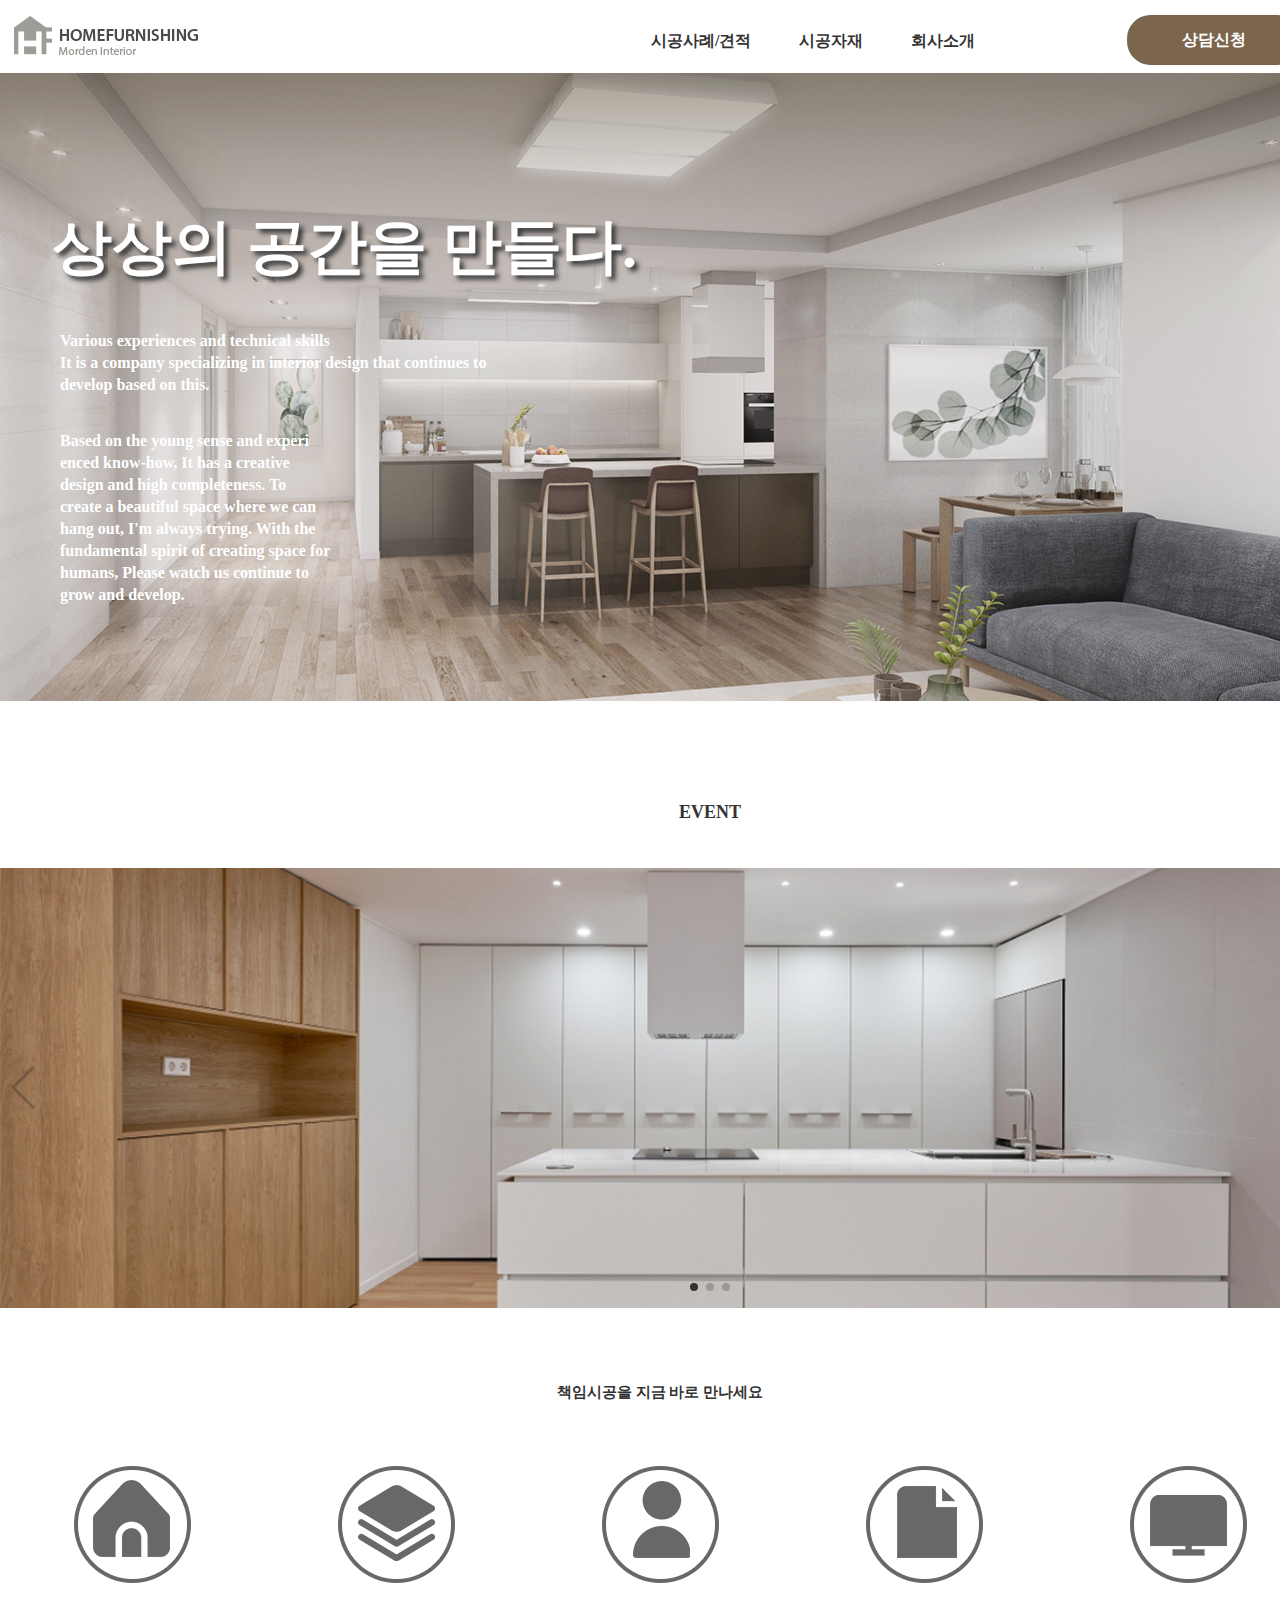
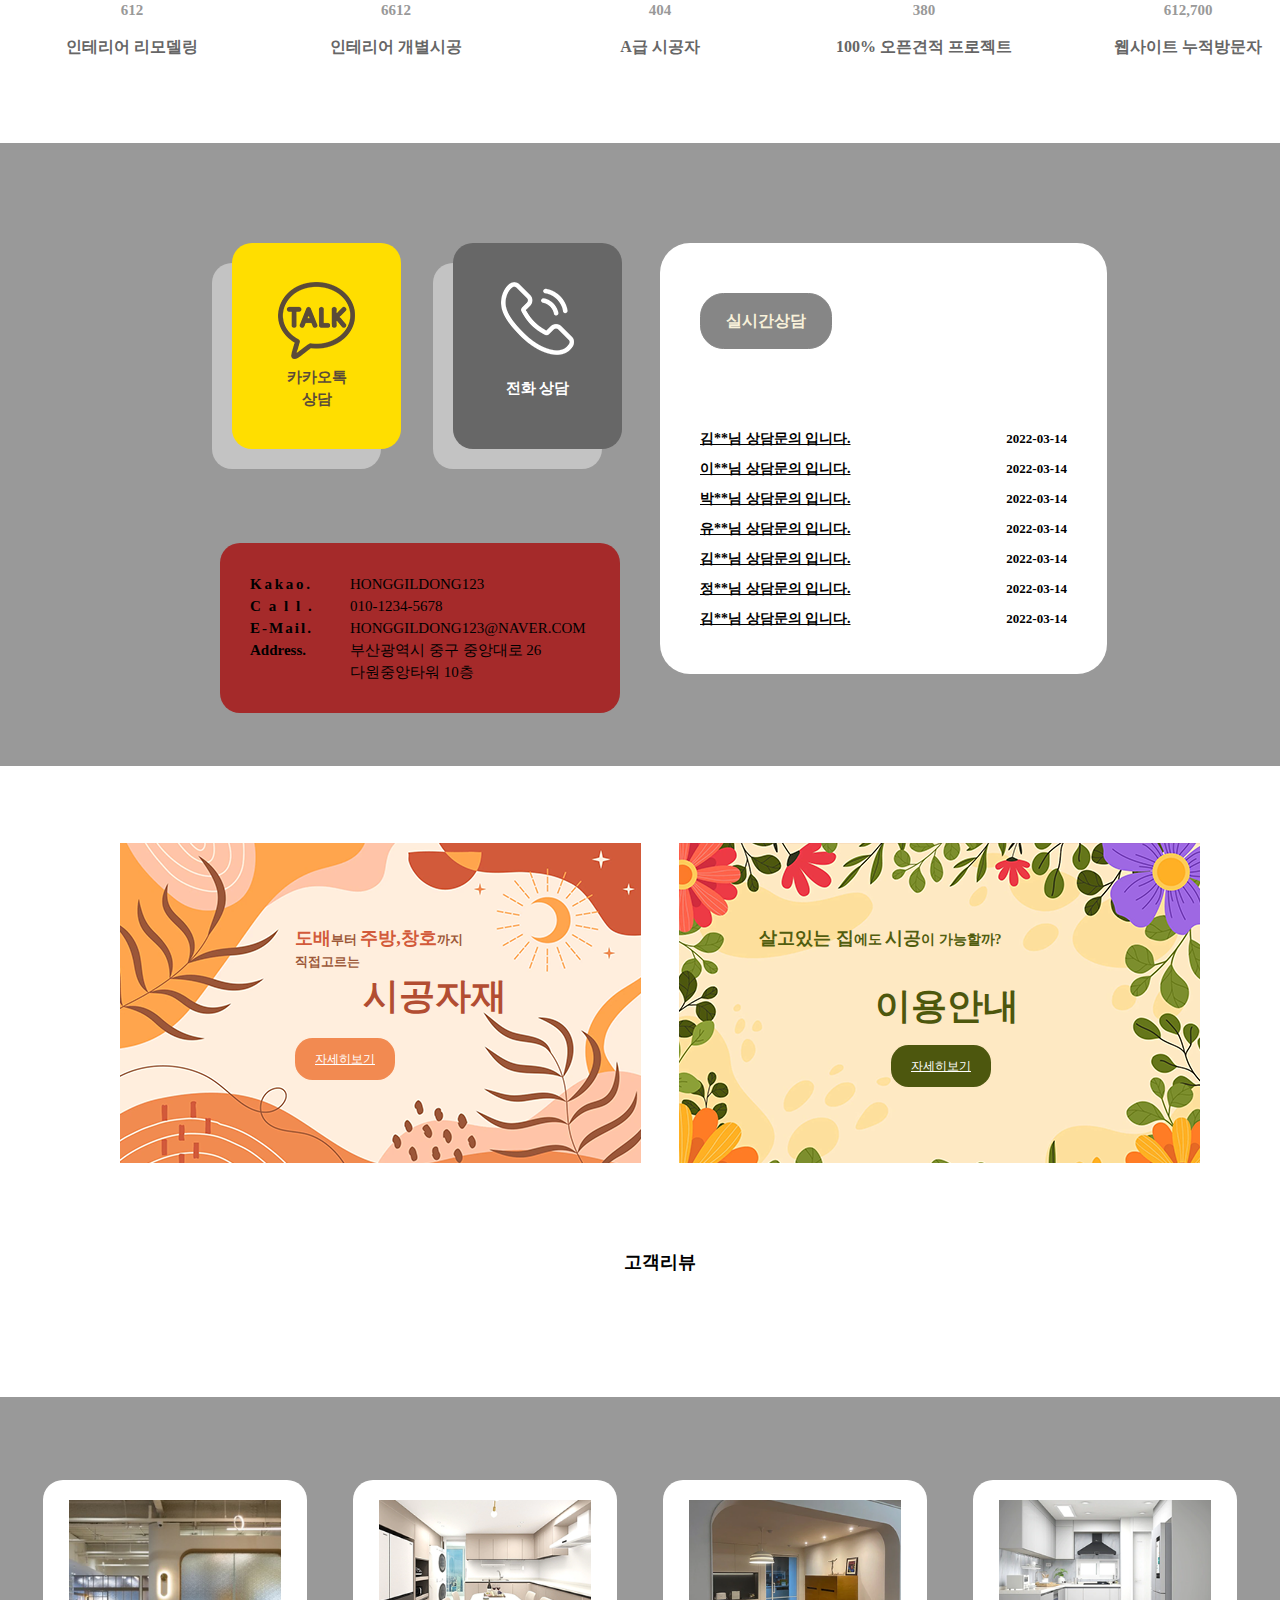
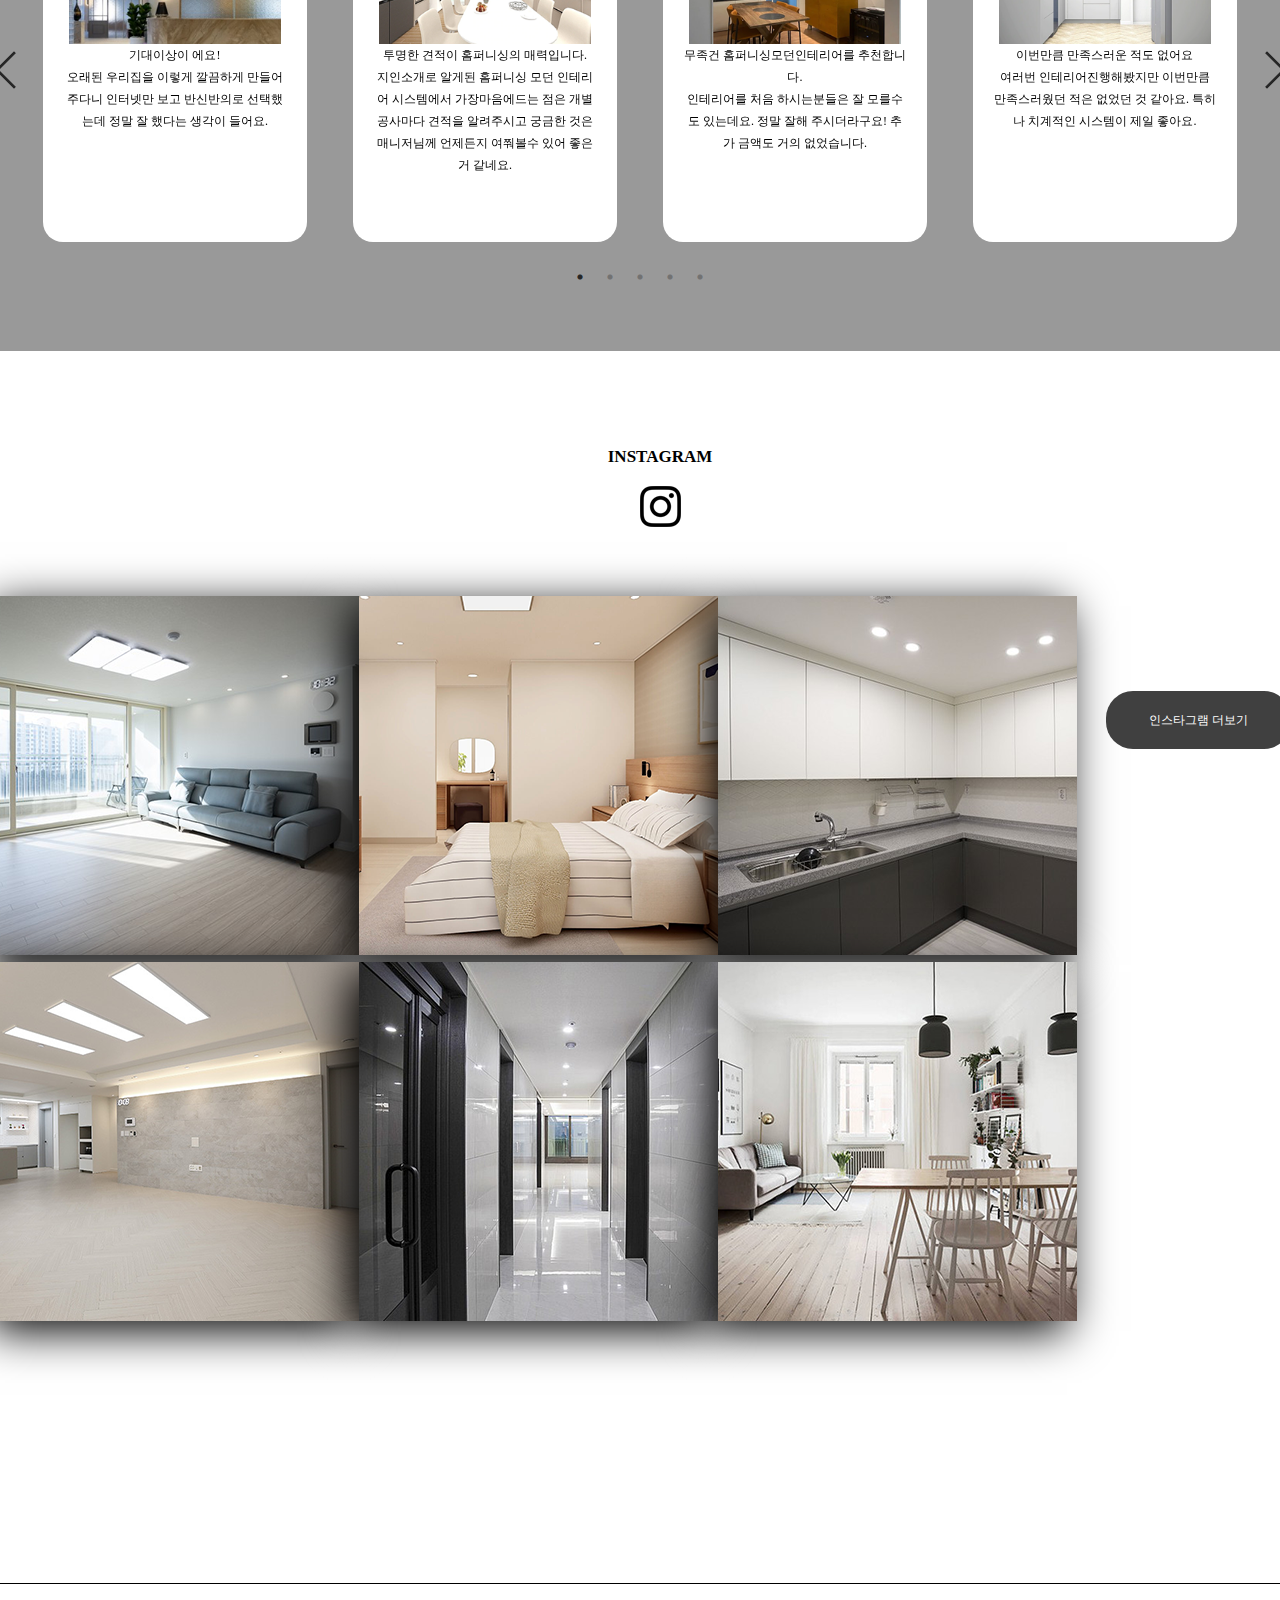
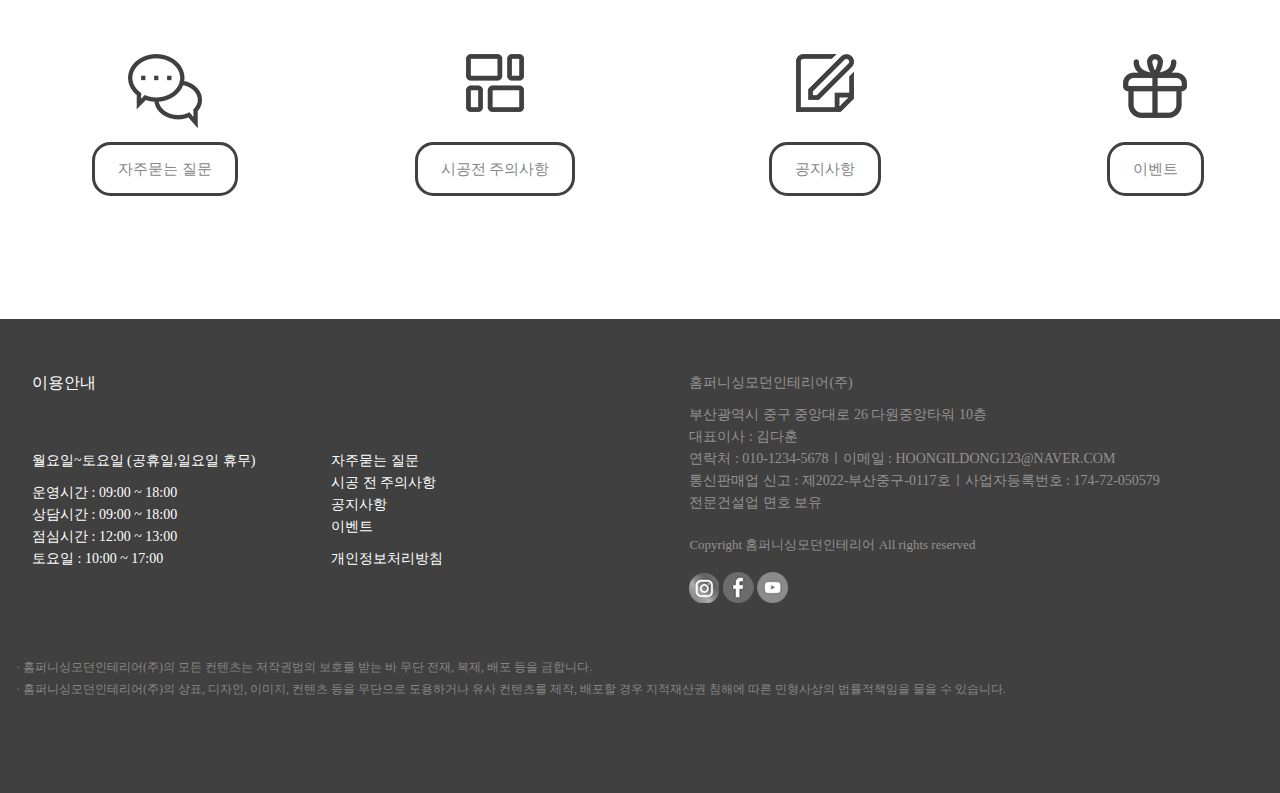
==== index.html @ 5d79b1d8 "Add files via upload" ====
<!DOCTYPE html>
<html lang="ko">

<head>
  <meta charset="UTF-8">
  <meta http-equiv="X-UA-Compatible" content="IE=edge">
  <meta name="viewport" content="width=1320">
  <title></title>
  <link rel="icon" type="image/png" sizes="32x32" href="images/favicon.png">
  <link href="css/style.css" rel="stylesheet" type="text/css">
  <!-- Link Swiper's CSS -->
  <link rel="stylesheet" href="css/swiper-bundle.min.css" />
  <!-- slick's CSS -->
  <link rel="stylesheet" type="text/css" href="css/slick.css">
  <link rel="stylesheet" type="text/css" href="css/slick-theme.css">
</head>


<body>
  <div id="header">
    <a href="#"><img src="images/homelogo.png" alt="로고" class="header_logo"></a>
    <ul class="gnb">
      <li><a href="#">시공사례/견적</a> </li>
      <li><a href="#">시공자재</a> </li>
      <li><a href="#">회사소개</a> </li>
    </ul>
    <a href="#"><p class="gnb1">상담신청</p></a>
  </div>
  <div id="banner">
    <div class="banner_0">
      <p class="banner_1">상상의 공간을 만들다.</p>
      <p class="banner_2">Various experiences and technical skills<br>
        It is a company specializing in interior design that continues to<br> develop based on this.</p>

      <p class="banner_3">Based on the young sense and experi<br>enced know-how,
        It has a creative<br> design and high completeness. To<br> create a beautiful space where we can<br> hang out,
        I'm always trying. With the<br> fundamental spirit of creating space for<br> humans, Please watch us continue
        to <br>grow and develop.</p>
    </div>
  </div>
  <div id="section1">
    <h2>EVENT</h2>
    <!--<img src="images/maineventlogo.png" alt="메인이벤트사진" class="section1_main">
    <a href="#"><img src="images/eventleft.png" alt="메인이벤트 왼쪽화살표" class="section1_left"></a>
    <a href="#"><img src="images/eventright.png" alt="메인이벤트 오른쪽화살표" class="section1_right"></a>-->


    <!-- Swiper -->
    <div class="swiper mySwiper">
      <div class="swiper-wrapper">
        <div class="swiper-slide"><img src="images/maineventlogo.png" alt="메인이벤트사진" class="section1_main"></div>
        <div class="swiper-slide"><img src="images/maineventlogo.png" alt="메인이벤트사진" class="section1_main"></div>
        <div class="swiper-slide"><img src="images/maineventlogo.png" alt="메인이벤트사진" class="section1_main"></div>
      </div>
      <div class="swiper-button-next"></div>
      <div class="swiper-button-prev"></div>
      <div class="swiper-pagination"></div>
    </div>

    <!-- Swiper JS -->
    <script src="https://unpkg.com/swiper/swiper-bundle.min.js"></script>

    <!-- Initialize Swiper -->
    <script>
      var swiper = new Swiper(".mySwiper", {
        spaceBetween: 0,
        centeredSlides: true,
        autoplay: {
          delay: 2500,
          disableOnInteraction: false,
        },
        pagination: {
          el: ".swiper-pagination",
          clickable: true,
        },
        navigation: {
          nextEl: ".swiper-button-next",
          prevEl: ".swiper-button-prev",
        },
      });
    </script>
  </div>

  <div id="section2">
    <h3>책임시공을 지금 바로 만나세요</h3>
    <ul>
      <li>
        <p class="black">612</p>
        <p class="black1"> 인테리어 리모델링</p>
      </li>
      <li>
        <p class="black">6612</p>
        <p class="black1">인테리어 개별시공</p>
      </li>
      <li>
        <p class="black">404</p>
        <p class="black1">A급 시공자</p>
      </li>
      <li>
        <p class="black">380</p>
        <p class="black1">100% 오픈견적 프로젝트</p>
      </li>
      <li>
        <p class="black">612,700</p>
        <p class="black1"> 웹사이트 누적방문자</p>
      </li>
    </ul>
  </div>


  <div id="section3">
    <div class="section3_inner">
      <div class="section3_1">
        <ul class="black3">
          <a href="#">
            <li class="kakao"><img src="images/kakao.png" alt="카톡상담">
              <p class="kakao1">카카오톡<br>상담</p>
            </li>
          </a>
          <a href="#">
            <li class="phone"><img src="images/phone.png " alt="전화상담">
              <p class="phone1">전화 상담</p>
            </li>
          </a>
        </ul>


        <ul class="black4">
          <li>
            <p class="black4_1_1">Kakao.</p>
            <p class="black4_2">HONGGILDONG123</p>
          </li>
          <li>
            <p class="black4_1_2">Call.</p>
            <p class="black4_2">010-1234-5678</p>
          </li>
          <li>
            <p class="black4_1_3">E-Mail.</p>
            <p class="black4_2">HONGGILDONG123@NAVER.COM</p>
          </li>
          <li>
            <p class="black4_1_4">Address.</p>
            <p class="black4_2">부산광역시 중구 중앙대로 26 <br>다원중앙타워 10층</p>
          </li>
        </ul>
      </div>



      <div class="section3_2">
        <h4>실시간상담</h4>
        <ul>
          <li>
            김**님 상담문의 입니다.
            <span class="section3_2_2">2022-03-14</span>
          </li>
          <li>
            이**님 상담문의 입니다.
            <span class="section3_2_2">2022-03-14</span>
          </li>
          <li>
            박**님 상담문의 입니다.
            <span class="section3_2_2">2022-03-14</span>
          </li>
          <li>
            유**님 상담문의 입니다.
            <span class="section3_2_2">2022-03-14</span>
          </li>
          <li>
            김**님 상담문의 입니다.
            <span class="section3_2_2">2022-03-14</span>
          </li>
          <li>
            정**님 상담문의 입니다.
            <span class="section3_2_2">2022-03-14</span>
          </li>
          <li>
            김**님 상담문의 입니다.
            <span class="section3_2_2">2022-03-14</span>
        </ul>
      </div>
    </div>
  </div>

  <div id="section4">
    <div class="section4_1">
      <h5><span class="section4_1_1">도배</span>부터 <span class="section4_1_1">주방,창호</span>까지<br>직접고르는</h5>
      <p class="section4_1_2">시공자재</p>
      <a href="#">
        <p class="section4_1_3">자세히보기</p>
      </a>
    </div>
    <div class="section4_2">
      <h6><span class="section4_2_1">살고있는 집</span>에도 <span class="section4_2_1">시공</span>이 가능할까?</h6>
      <p class="section4_2_2">이용안내</p>
      <a href="#">
        <p class="section4_2_3">자세히보기</p>
      </a>
    </div>
    <p class="section4_0">고객리뷰</p>
  </div>


  <div id="section5">
    <div class="section5_1">
      <div class="regular slider">
        <div>
          <div class="gallery">
            <img src="images/livew1.png" alt="리뷰1">
            <p class="section5_2_1">기대이상이 에요!</p>
            <p class="section5_2_2">오래된 우리집을 이렇게 깔끔하게 만들어주다니
              인터넷만 보고 반신반의로 선택했는데 정말 잘 했다는 생각이 들어요.</p>
          </div>
        </div>
        <div>
          <div class="gallery">
            <img src="images/livew2.png" alt="리뷰2">
            <p class="section5_3_1">투명한 견적이 홈퍼니싱의 매력입니다.</p>
            <p class="section5_3_2">지인소개로 알게된 홈퍼니싱 모던 인테리어
              시스템에서 가장마음에드는 점은 개별공사마다 견적을 알려주시고 궁금한 것은 매니저님께 언제든지 여쭤볼수 있어 좋은거 같네요.</p>
          </div>
        </div>
        <div>
          <div class="gallery">
            <img src="images/livew3.png" alt="리뷰3">
            <p class="section5_4_1">무족건 홈퍼니싱모던인테리어를 추천합니다.</p>
            <p class="section5_4_2">인테리어를 처음 하시는분들은 잘 모를수도
              있는데요. 정말 잘해 주시더라구요! 추가 금액도 거의 없었습니다.</p>
          </div>
        </div>
        <div>
          <div class="gallery">
            <img src="images/livew4.png" alt="리뷰4">
            <p class="section5_5_1">이번만큼 만족스러운 적도 없어요</p>
            <p class="section5_5_2">여러번 인테리어진행해봤지만 이번만큼 만족스러웠던
              적은 없었던 것 같아요. 특히나 치계적인 시스템이 제일 좋아요.</p>
          </div>
        </div>
        <div>
          <div class="gallery">
            <img src="images/livew4.png" alt="리뷰4">
            <p class="section5_5_1">이번만큼 만족스러운 적도 없어요</p>
            <p class="section5_5_2">여러번 인테리어진행해봤지만 이번만큼 만족스러웠던
              적은 없었던 것 같아요. 특히나 치계적인 시스템이 제일 좋아요.</p>
          </div>
        </div>
      </div>
      <!-- <div class="section5_2">
        <ul>
          <li>
            <img src="images/livew1.png" alt="리뷰1">
            <p class="section5_2_1">기대이상이 에요!</p>
            <p class="section5_2_2">오래된 우리집을 이렇게 깔끔하게 만들어주다니<br>
              인터넷만 보고 반신반의로 선택했는데 정말 잘<br>했다는 생각이 들어요.</p>
          </li>
        </ul>
      </div>
      <div class="section5_3">
        <ul>
          <li>
            <img src="images/livew2.png" alt="리뷰2">
            <p class="section5_3_1">투명한 견적이 홈퍼니싱의 매력입니다.</p>
            <p class="section5_3_2">지인소개로 알게된 홈퍼니싱 모던 인테리어<br>
              시스템에서 가장마음에드는 점은 개별공사마다<br>견적을 알려주시고 궁금한 것은 매니저님께 언제든지<br>여쭤볼수 있어 좋은거 같네요.</p>
          </li>
        </ul>
      </div>
      <div class="section5_4">
        <ul>
          <li>
            <img src="images/livew3.png" alt="리뷰3">
            <p class="section5_4_1">무족건 홈퍼니싱모던인테리어를 추천합니다.</p>
            <p class="section5_4_2">인테리어를 처음 하시는분들은 잘 모를수도<br>
              있는데요. 정말 잘해 주시더라구요! 추가 금액도 거의<br>없었습니다.</p>
          </li>
        </ul>
      </div>
      <div class="section5_5">
        <ul>
          <li>
            <img src="images/livew4.png" alt="리뷰4">
            <p class="section5_5_1">이번만큼 만족스러운 적도 없어요</p>
            <p class="section5_5_2">여러번 인테리어진행해봤지만 이번만큼 만족스러웠던<br>
              적은 없었던 것 같아요. 특히나 치계적인 시스템이 제일<br>좋아요.</p>
          </li>
        </ul>
      </div>-->
    </div>
  </div>






  <script src="https://code.jquery.com/jquery-2.2.0.min.js" type="text/javascript"></script>
  <script src="js/slick.js" type="text/javascript" charset="utf-8"></script>
  <script type="text/javascript">
    $(document).on('ready', function () {
      $(".regular").slick({
        infinite: true, /* 맨끝이미지에서 끝나지 않고 다시 맨앞으로 이동 */
        slidesToShow: 4, /* 화면에 보여질 이미지 갯수*/
        slidesToScroll: 1,  /* 스크롤시 이동할 이미지 갯수 */
        autoplay: true, /* 자동으로 다음이미지 보여주기 */
        arrows: true, /* 화살표 */
        dots: true, /* 아래점 */
        autoplaySpeed: 1000,/* 다음이미지로 넘어갈 시간 */
        speed: 1000, /* 다음이미지로 넘겨질때 걸리는 시간 */
        pauseOnHover: true, /* 마우스 호버시 슬라이드 이동 멈춤 */
        //vertical:true,/* 세로방향으로 슬라이드를 원하면 추가하기// 기본값 가로방향 슬라이드*/        
      });

    });
  </script>
  <div id="section6_0">
    <div class="section6">
      <p class="section6_1">INSTAGRAM</p>
      <img src="images/instarlogo.png" alt="인스타로고" class="section6_2">


      <ul>
        <li><a href="#"><img src="images/instar1.png" alt="인스타1"></a></li>
        <li><a href="#"><img src="images/instar2.png" alt="인스타2"></a></li>
        <li><a href="#"><img src="images/instar3.png" alt="인스타3"></a></li>
        <li><a href="#"><img src="images/instar4.png" alt="인스타4"></a></li>
        <li><a href="#"><img src="images/instar5.png" alt="인스타5"></a></li>
        <li><a href="#"><img src="images/instar6.png" alt="인스타6"></a></li>
      </ul>


      <a href="#">
        <p class="section6_3">인스타그램 더보기</p>
      </a>

    </div>
  </div>
  <div id="section7">
    <ul>
      <li>
        <a href="#">
          <p class="section7_1">자주묻는 질문</p>
        </a>
      </li>
      <li>
        <a href="#">
          <p class="section7_1">시공전 주의사항</p>
        </a>
      </li>
      <li>
        <a href="#">
          <p class="section7_1">공지사항</p>
        </a>
      </li>
      <li>
        <a href="#">
          <p class="section7_1">이벤트</p>
        </a>
      </li>
    </ul>
  </div>
  <div id="section8">
    <div class="section8_1">
      <ul>
        <li>
          <dl class="time">
            <dt>이용안내</dt>
            <dd>
              <p class="time1">월요일~토요일 (공휴일,일요일 휴무) </p>
              <p class="time2">운영시간 : 09:00 ~ 18:00</p>
              <p class="time3">상담시간 : 09:00 ~ 18:00 </p>
              <p class="time4">점심시간 : 12:00 ~ 13:00</p>
              <p class="time5">토요일 : 10:00 ~ 17:00</p>
            </dd>
          </dl>
        </li>
        <li class="time6_1">
          <p class="time6"><a href="#"> 자주묻는 질문</a></p>
          <p class="time7"><a href="#"> 시공 전 주의사항</a></p>
          <p class="time8"><a href="#"> 공지사항</a></p>
          <p class="time9"><a href="#"> 이벤트</a></p>
          <p class="time10"><a href="#"> 개인정보처리방침</a></p>
        </li>
        <li class="address">
          <dl>
            <dd>
              <p class="address_1">홈퍼니싱모던인테리어(주)</p>
              <p>부산광역시 중구 중앙대로 26 다원중앙타워 10층</p>
              <p>대표이사 : 김다훈</p>
              <p>연락처 : 010-1234-5678ㅣ이메일 : HOONGILDONG123@NAVER.COM</p>
              <p>통신판매업 신고 : 제2022-부산중구-0117호ㅣ사업자등록번호 : 174-72-050579</p>
              <p>전문건설업 면호 보유</p>
              <p class="address_2">Copyright 홈퍼니싱모던인테리어 All rights reserved </p>
            </dd>
          </dl>
          <a href="#"><img src="images/instarsmall.png" alt="인스타하단" class="address_0"></a>
          <a href="#" class="addreess_0"><img src="images/facebooksmall.png" alt="페북하단"></a>
          <a href="#"><img src="images/youtubesmall.png" alt="유튜브하단" class="address_0"></a>
        </li>
      </ul>
    </div>
    <div class="section9">
      <p>· 홈퍼니싱모던인테리어(주)의 모든 컨텐츠는 저작권법의 보호를 받는 바 무단 전재, 복제, 배포 등을 금합니다.</p>
      <p>· 홈퍼니싱모던인테리어(주)의 상표, 디자인, 이미지, 컨텐츠 등을 무단으로 도용하거나 유사 컨텐츠를 제작, 배포할 경우 지적재산권 침해에 따른 민형사상의 법률적책임을 물을 수 있습니다. </p>



    </div>







  </div>





</body>

</html>
---- css/style.css ----
*{margin: 0; padding: 0;}
ul{list-style: none;}
a{text-decoration: none; color: #000;}
body{
    font-family: "noto sans";
    font-size: 12px;
    line-height: 22px;
    color: #000;
}

#header{height: 72px; width: 1320px; margin: auto;}

.header_logo{padding: 16px 0px 0px 14px; float: left;}
.gnb{float: left;  margin-left: 405px;}
.gnb li{float: left; padding-top: 30px; }
.gnb li a{font-size: 16px; font-weight: bold; color: #333333;padding-left: 48px; }
.gnb1{ background-color: #7b664d;  border-radius: 23.5px; padding: 14px 55px; color:#ffffff;font-size: 16px;font-weight: bold; margin: 15px 19px 0px 0px; float: right;}

#banner{background: url(../images/mainlogo.png) no-repeat center; height: 629px; }
.banner_0{width: 1320px; margin: auto; }
.banner_1{padding:164px 0px 38px 52px; font-size: 60px; font-weight: bold; color:#ffffff ; text-shadow: 4px 4px 5px #333333;}
.banner_2{padding: 34px 0px 0px 60px; font-size: 16px; font-weight: bold; color: #ffffff;}
.banner_3{padding: 34px 0px 0px 60px; font-size: 16px; font-weight: bold; color: #ffffff;}

#section1{width: 1420px; margin: auto; text-align: center;}
h2{text-align: center; padding: 100px 0 45px 0; font-size: 18px; font-weight: bold; color: #333333;}
.section1_main{width: 1320px; height: 440px; }
/*.section1_left{float: left;padding-top: 203px; }
.section1_right{float: right;padding-top: 203px;}*/

/*#section1 swiper*/
.swiper {
    width: 100%;
    height: 440px;
  }

  .swiper-slide {
    text-align: center;
    font-size: 18px;
    background: #fff;

    /* Center slide text vertically */
    display: -webkit-box;
    display: -ms-flexbox;
    display: -webkit-flex;
    display: flex;
    -webkit-box-pack: center;
    -ms-flex-pack: center;
    -webkit-justify-content: center;
    justify-content: center;
    -webkit-box-align: center;
    -ms-flex-align: center;
    -webkit-align-items: center;
    align-items: center;
  }

  .swiper-slide img {
    display: block;
    width: 100%;
    height: 100%;
    object-fit: cover;
  }


#section2{width: 1320px; margin: auto; text-align: center;}
h3{text-align: center; font-size: 15px; font-weight: bold; padding: 73px 0 63px; color: #333333;}
#section2 li{width: 20%; float: left;}
#section2 li:nth-child(1){
    background: url(../images/home1.png) no-repeat center top;
}
#section2 li:nth-child(2){
    background: url(../images/home2.png) no-repeat center top;
}
#section2 li:nth-child(3){
    background: url(../images/home3.png) no-repeat center top;
}
#section2 li:nth-child(4){
    background: url(../images/home4.png) no-repeat center top;
}
#section2 li:nth-child(5){
    background: url(../images/home5.png) no-repeat center top;
}
.black{padding-top: 133px; font-size: 15px; font-weight: bold; color: #999999;}
.black1{padding-top: 15px; font-size: 16px; font-weight: bold; color: #666666;}
#section3{background-color: #999999; margin-top: 277px; height: 623px;}
.section3_inner{width: 1320px;margin: auto; padding-top: 100px; overflow: hidden;}
.section3_1{float: left; width: 660px; padding: 0px 0 0 180px; box-sizing: border-box;}
.black3{height: 300px;}
.black3 li{float: left; margin-left: 52px;}
.kakao{background-color:#ffde00; padding: 39px 46px ; border-radius: 20px; box-shadow: -20px 20px 0px #c3c3c3; color: #5b4b39; }
.kakao1{text-align: center; font-weight: bold; font-size: 15px; color: #5b4b39;}
.phone{background-color: #676767;padding: 39px 48px 50px; border-radius: 20px; box-shadow: -20px 20px 0px #c3c3c3 ; color: #ffffff;}
.phone1{text-align: center; font-weight: bold; font-size: 15px; color: #ffffff; padding-top: 15px; }
.black4{background-color: brown;  border-radius: 20px; width: 400px; margin-left: 40px;; padding: 30px; box-sizing: border-box;}
.black4_1_1{ float: left; font-size: 15px; font-weight: bold; letter-spacing: 2.736px; }
.black4_1_2{ float: left; font-size: 15px; font-weight: bold; letter-spacing: 7.8275px; }
.black4_1_3{ float: left; font-size: 15px; font-weight: bold; letter-spacing:2.023333333333333px ; }
.black4_1_4{ float: left; font-size: 15px; font-weight: bold;  }
.black4_2{font-size: 15px;  padding-left: 100px; }
.section3_2{float: left; width: 447px; background-color: #ffffff; box-sizing: border-box; border-radius: 30px; padding: 50px 40px 40px 40px;}
h4{font-size: 16px; font-weight: bold; display: inline-block; border: 1px solid #868686; background-color: #868686; border-radius: 23.5px; text-align: center; padding: 16px 25px; box-sizing: border-box; color: #f8f1da; margin-bottom: 75px; }

.section3_2 li{font-size: 14px; font-weight: bold; line-height: 30px; text-decoration: underline; }
.section3_2_2{float: right; font-size: 13px ; font-weight: bold;}

.sectin3_2 span{display: block;}
#section4{width:1320px ; margin: auto; height: 554px; padding-top: 77px; overflow: hidden;}
.section4_1{background: url(../images/sigong.png) no-repeat;width: 521px; height: 320px; float: left; margin-left: 120px; }
h5{margin: 84px 0px 0px 175px; font-size: 13px; color: #9c5839; }
.section4_1_1{font-size: 18px; color: #d25a3a;font-weight: bold; }
.section4_1_2{margin:12px 0px 0px 243px; font-size: 36px; font-weight: bold; color:#b24d32 ; }
.section4_1_3{margin: 31px 0px 0px 175px; color:#ffffff ; text-decoration: underline; background-color:#f28a51 ; display: inline-block; padding: 10px 20px; border-radius:17.5px ; }
.section4_2{background: url(../images/sigong1.png) no-repeat;width: 521px; height: 320px; float: right;margin-right:120px ;}
h6{margin: 84px 0px 0px 80px; font-size: 14px; color: #515d0e; }
.section4_2_1{font-size: 18px; font-weight: bold; color: #515d0e; }
.section4_2_2{margin: 44px 0px 0px 196px; font-size: 36px; font-weight: bold; color:#4d570d ;}
.section4_2_3{margin: 28px 0px 0px 212px; color:#ffffff ; text-decoration: underline; background-color:#4d570e ; display: inline-block; padding: 10px 20px; border-radius:17.5px ; }
.section4_0{text-align: center; font-size: 18px; font-weight: bold; margin-top: 408px;}


#section5{background-color: #999999; height:491px ; padding-top: 63px; }
.section5_1{width: 1240px; margin: auto; text-align: center;  }
.slider {
    width: 100%;
    margin: 20px auto;
}


.slick-slide {
  margin: 0px 20px;
}

    .gallery{
        width: 98%;
        height:362px;
        background:#fff;
        margin:0 1%;
        text-align:center;
        border-radius:20px;
        padding: 20px;
        box-sizing: border-box;
    }
    
    .gallery img{
        width: 94%;
        display:inline-block;
        margin: 0px 3%;
    }


.slick-prev:before,
.slick-next:before {
  color: black;
}


.slick-slide {
  transition: all ease-in-out .3s;
  opacity: 1;
}

.slick-active {
  opacity: 1;
}

.slick-current {
  opacity: 1;
}


/*.section5_2{width: 316px;height: 362px; background-color: #ffffff; float: left; text-align: center; box-sizing: border-box; padding-top: 19px;border-radius: 10px;}
.section5_2_1{float: left;}
.section5_2_2{float: left;}
.section5_3{width: 316px;height: 362px; background-color: #ffffff; float: left; text-align: center;box-sizing: border-box; padding-top: 19px;border-radius: 10px;}
.section5_3_1{float: left;}
.section5_3_2{float: left;}
.section5_4{width: 316px;height: 362px; background-color: #ffffff; float: left; text-align: center;box-sizing: border-box; padding-top: 19px;border-radius: 10px;}
.section5_4_1{float: left;}
.section5_4_2{float: left;}
.section5_5{width: 316px;height: 362px; background-color: #ffffff; float: left; text-align: center;box-sizing: border-box; padding-top: 19px;border-radius: 10px;}
.section5_5_1{float: left;}
.section5_5_2{float: left;}*/
#section6_0{height: 1232px; border-bottom: 1px solid #000000;}
.section6{width: 1320px; margin: auto; height: 1232px; text-align: center;}
.section6_1{ font-size: 17px; font-weight: bold; padding-top: 95px; }
.section6_2{margin: 18px 0px 62px 0px;}
.section6 ul{text-align: center; box-sizing: border-box;}
.section6 li{float: left;}

.section6 li img{box-shadow: -10px 10px 43px #000000 ;}


.section6_3{clear: both; background-color: #404040;  display: inline-block; border-radius: 27px;  padding: 18px 43px; color: #ffffff; margin-top: 95px;}
.section6_3 a{color: #ffffff; }
#section7{width: 1320px; margin: auto; height: 265px; padding-top: 70px; text-align: center; }

#section7 li{float: left; width: 25%;}
#section7 li:nth-child(1){background: url(../images/mainbottem1.png) no-repeat center top;}
#section7 li:nth-child(2){background: url(../images/mainbottem2.png) no-repeat center top;}
#section7 li:nth-child(3){background: url(../images/mainbottem3.png) no-repeat center top;}
#section7 li:nth-child(4){background: url(../images/mainbottem4.png) no-repeat center top;}
.section7_1{color: #868686; font-size: 15px; border: solid #404040 3px;display: inline-block; border-radius: 18.5px; padding: 13px 23px; box-sizing: border-box; margin-top: 88px;}
#section8{background-color:#404040; height: 421px; padding-top: 53px;}
.section8_1{width: 1320px; margin: auto; height: 284px; }
.section8_1 ul{margin-left: 32px;  }
.time{display: inline-block;}
dt{font-size: 16px; color: #ffffff;}
.section8_1 li{float: left;}
.time1{color: #ffffff; font-size: 14px; margin-bottom: 10px;}
.time2{color: #ffffff; font-size: 14px;}
.time3{color: #ffffff; font-size: 14px;}
.time4{color: #ffffff; font-size: 14px;}
.time5{color: #ffffff; font-size: 14px;}
.time dd{margin-top: 56px;}
.time6 a{color: #ffffff; font-size: 14px;}
.time7 a{color: #ffffff; font-size: 14px;}
.time8 a{color: #ffffff; font-size: 14px;}
.time9 a{color: #ffffff; font-size: 14px; }
.time9{margin-bottom: 10px;}
.time10 a{color: #ffffff; font-size: 14px;}
.time6_1{padding: 78px 0px 0px 76px;}
.address{font-size:14px ; color:#959191 ; margin-left: 246px;}
.address_1{margin-bottom: 10px;}
.address_2{font-size: 13px; margin-top: 20px;}
.address_0{margin-top: 16px;}
.section9{width: 1320px; margin: auto;}
.section9 p{margin-left: 16px; font-size: 12px; color: #878585;}
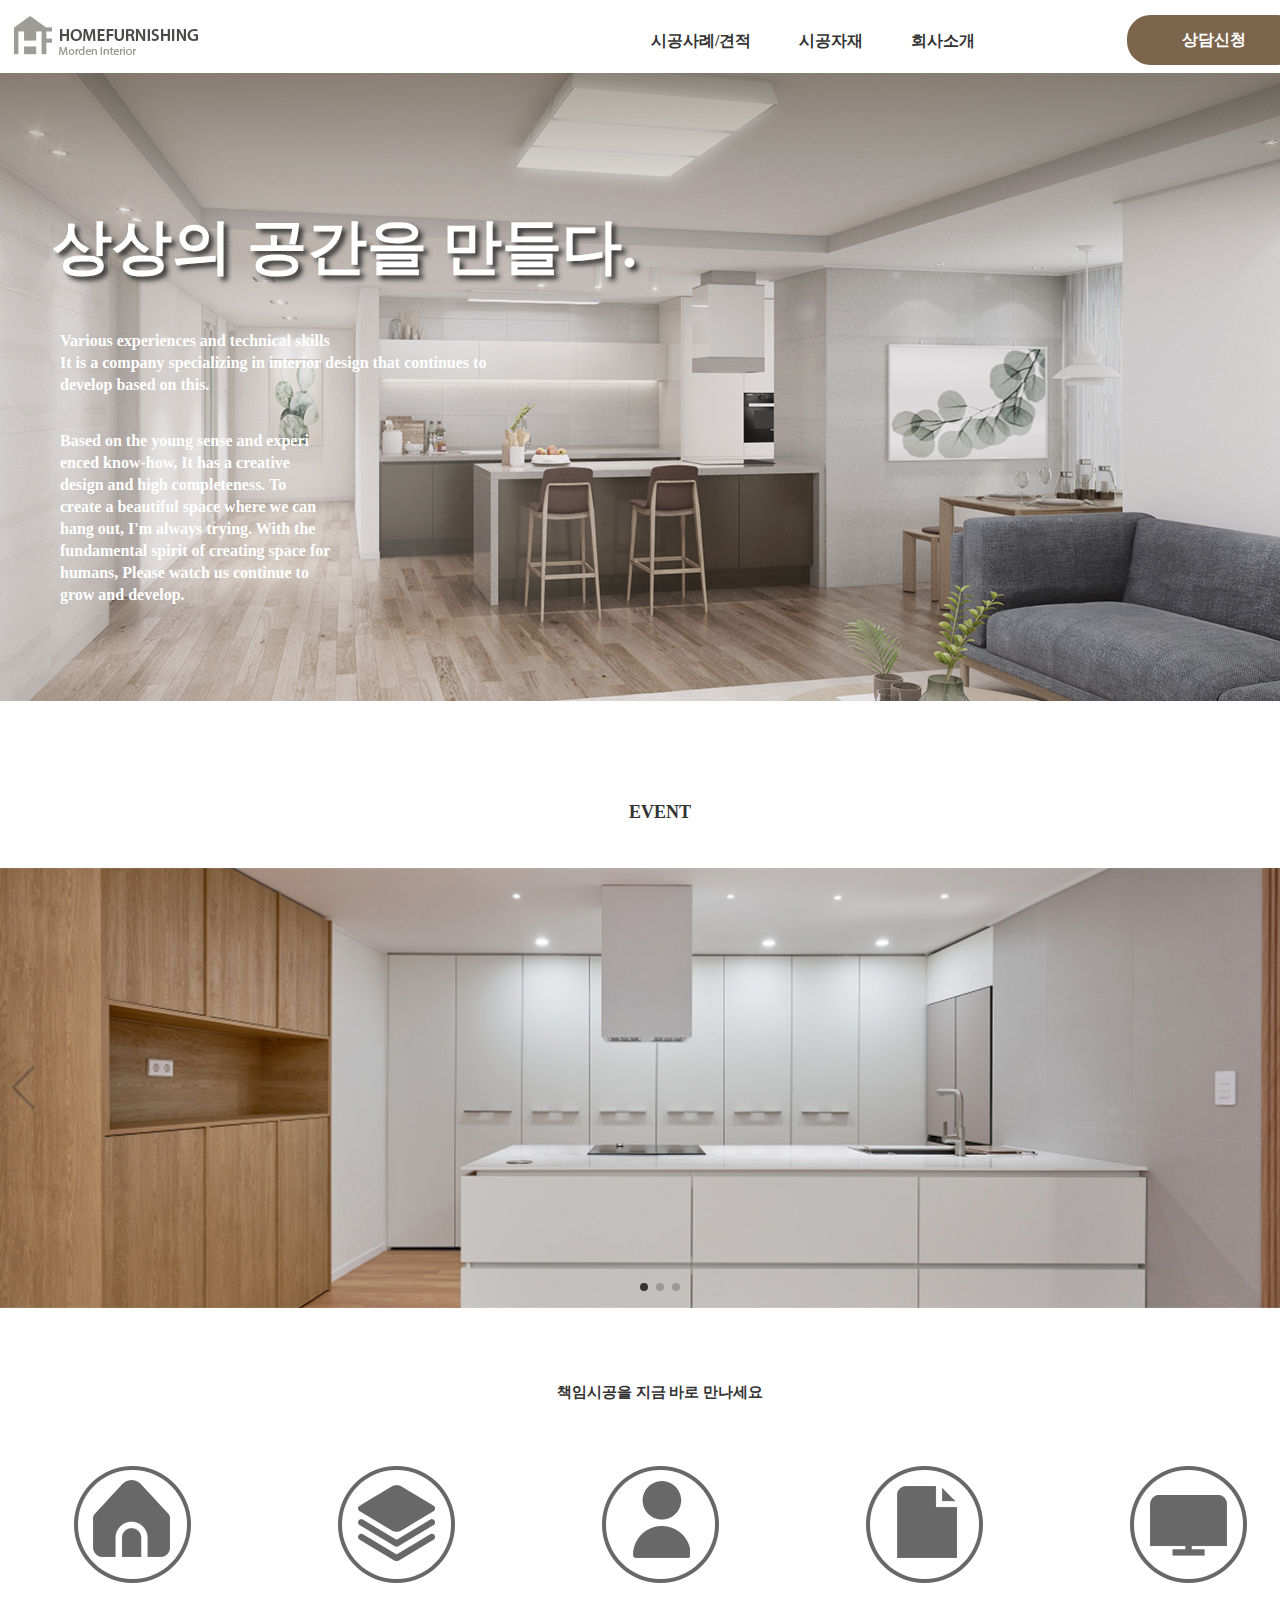
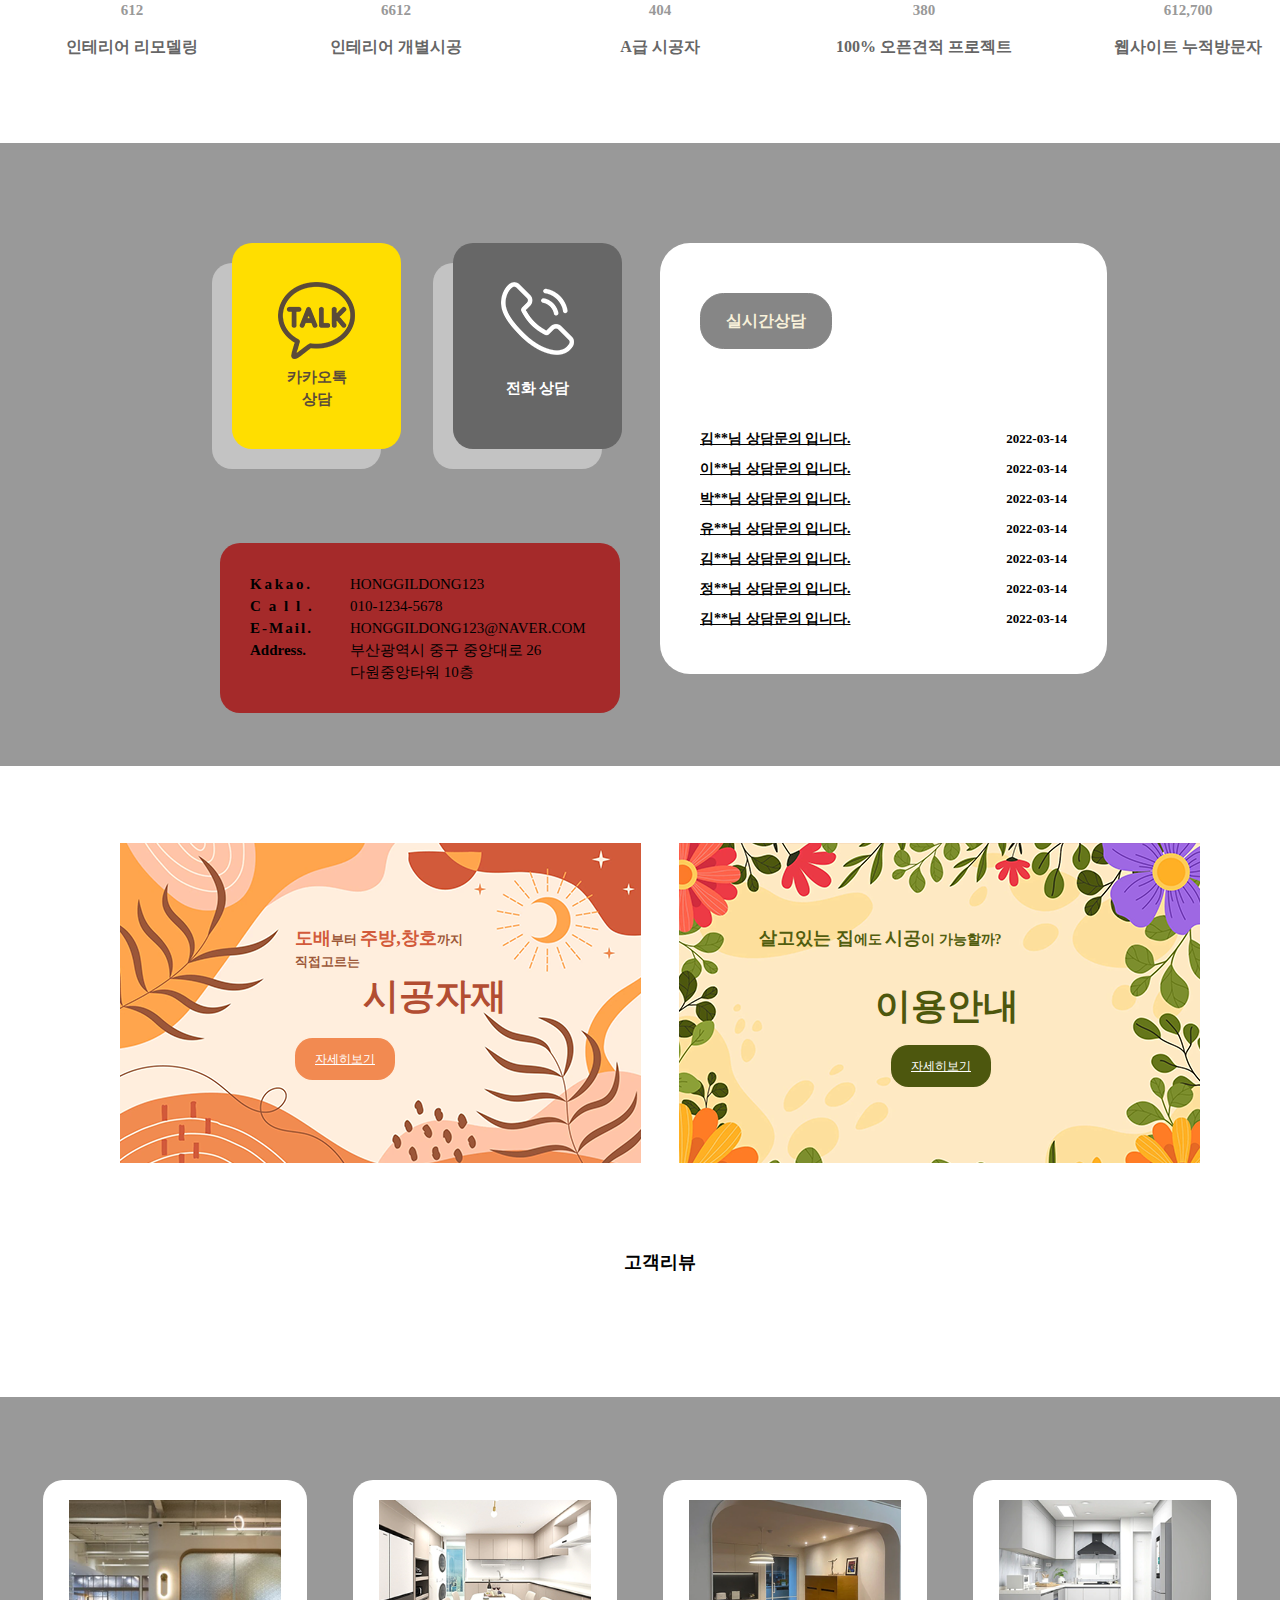
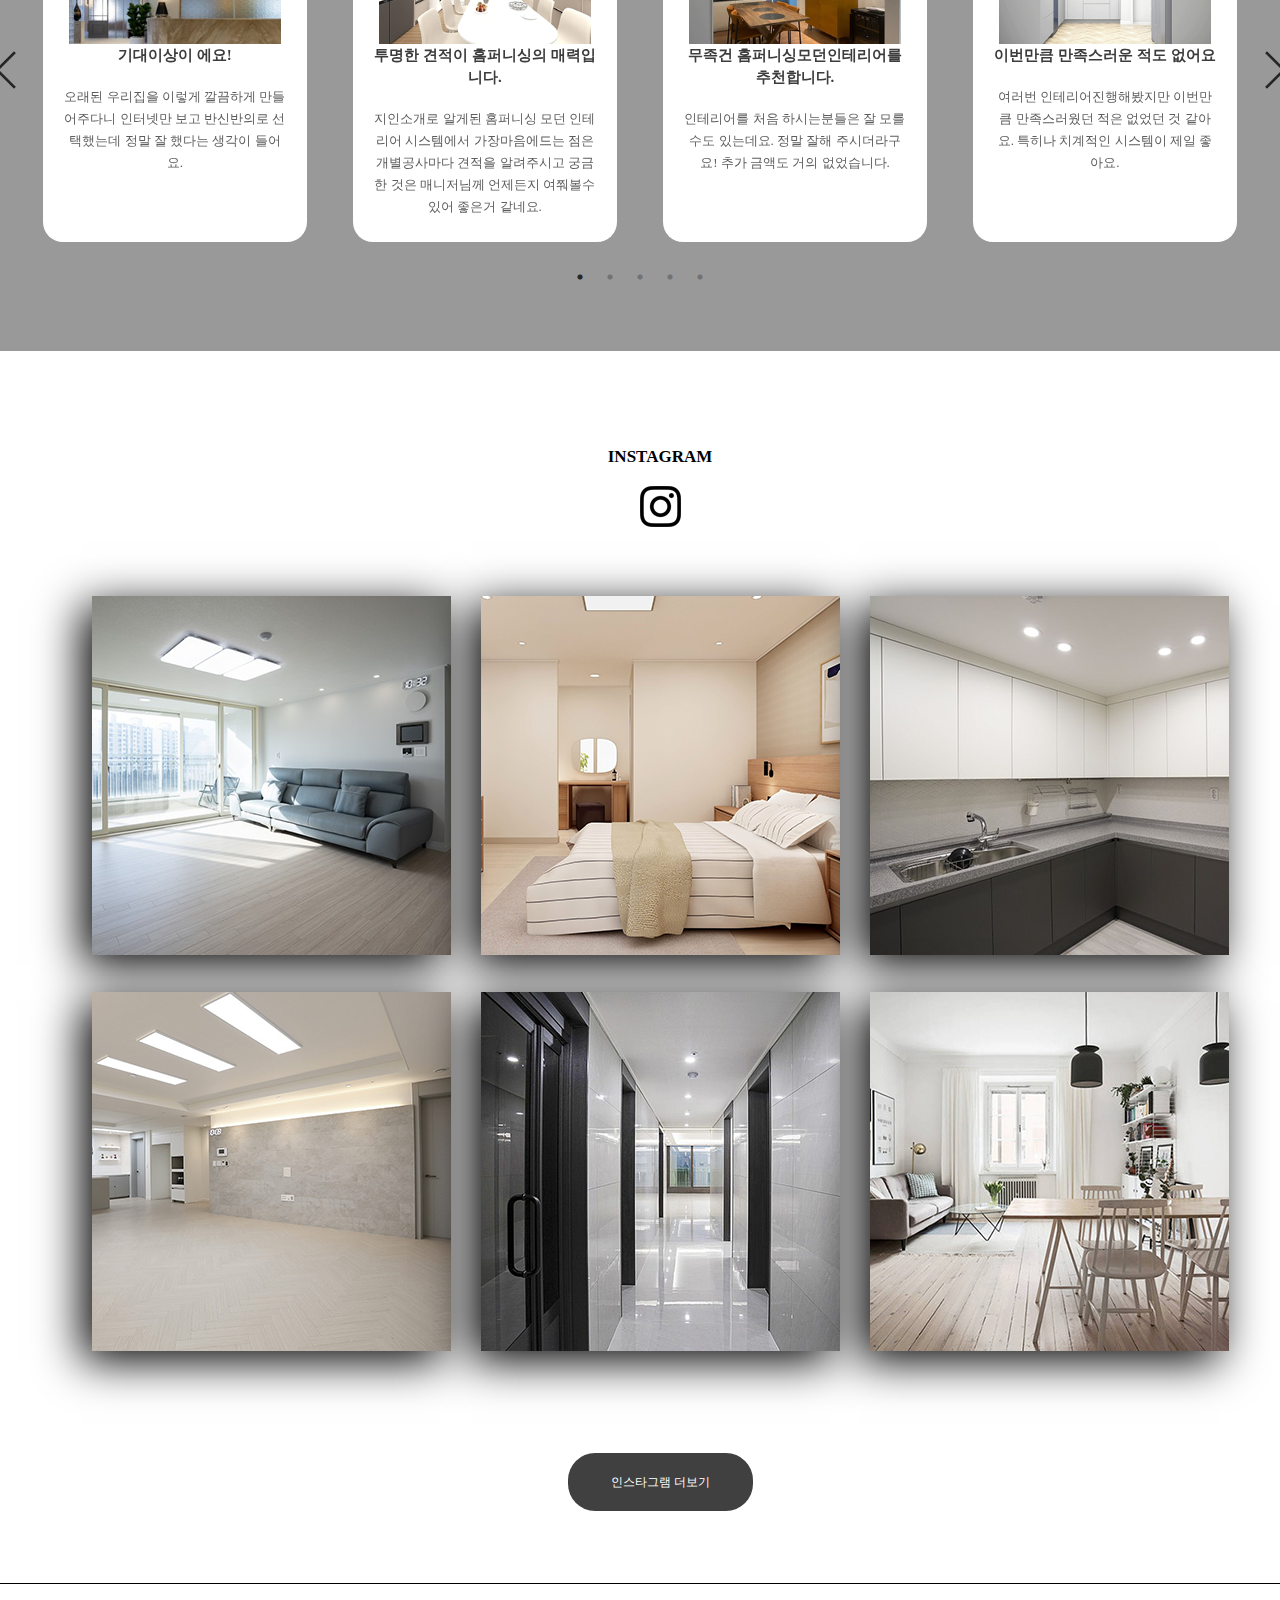
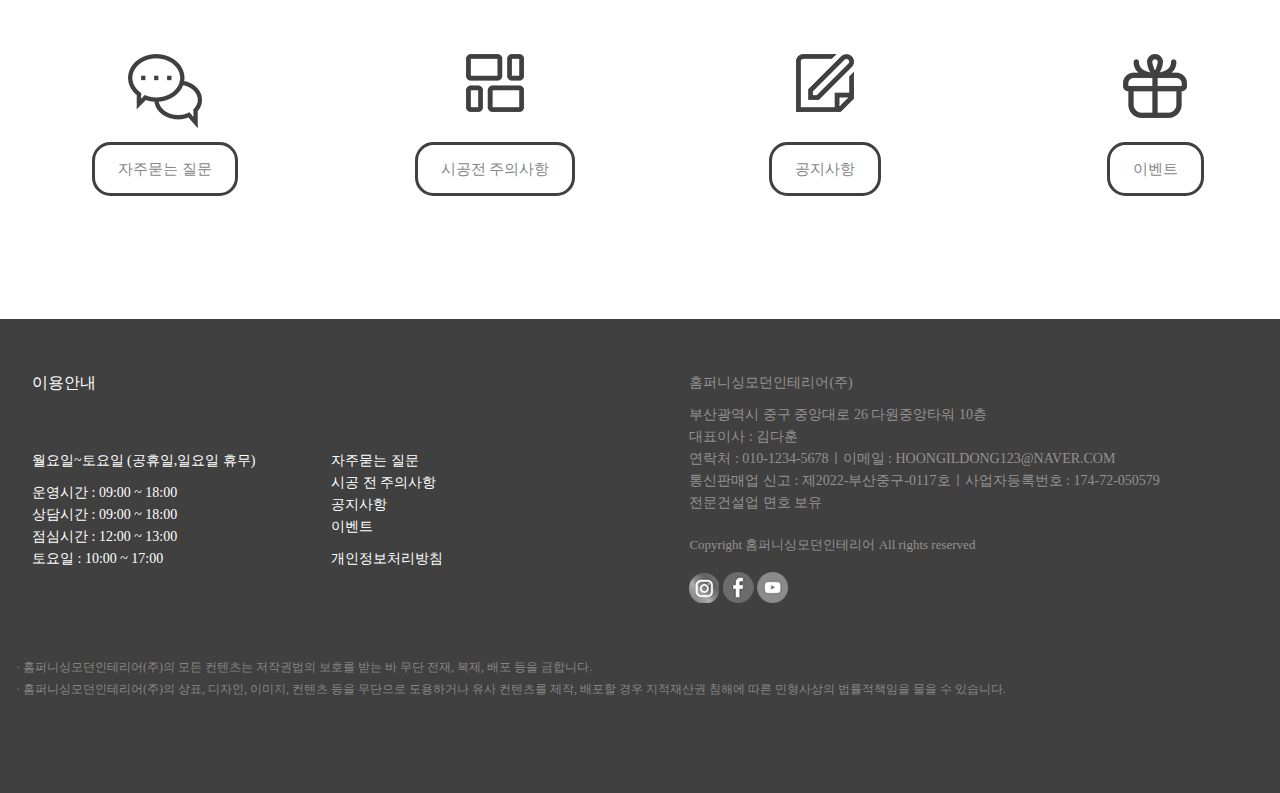
==== commit 5416fe55: "Add files via upload" ====
--- a/index.html
+++ b/index.html
@@ -215,32 +215,32 @@
         <div>
           <div class="gallery">
             <img src="images/livew2.png" alt="리뷰2">
-            <p class="section5_3_1">투명한 견적이 홈퍼니싱의 매력입니다.</p>
-            <p class="section5_3_2">지인소개로 알게된 홈퍼니싱 모던 인테리어
+            <p class="section5_2_1">투명한 견적이 홈퍼니싱의 매력입니다.</p>
+            <p class="section5_2_2">지인소개로 알게된 홈퍼니싱 모던 인테리어
               시스템에서 가장마음에드는 점은 개별공사마다 견적을 알려주시고 궁금한 것은 매니저님께 언제든지 여쭤볼수 있어 좋은거 같네요.</p>
           </div>
         </div>
         <div>
           <div class="gallery">
             <img src="images/livew3.png" alt="리뷰3">
-            <p class="section5_4_1">무족건 홈퍼니싱모던인테리어를 추천합니다.</p>
-            <p class="section5_4_2">인테리어를 처음 하시는분들은 잘 모를수도
+            <p class="section5_2_1">무족건 홈퍼니싱모던인테리어를 추천합니다.</p>
+            <p class="section5_2_2">인테리어를 처음 하시는분들은 잘 모를수도
               있는데요. 정말 잘해 주시더라구요! 추가 금액도 거의 없었습니다.</p>
           </div>
         </div>
         <div>
           <div class="gallery">
             <img src="images/livew4.png" alt="리뷰4">
-            <p class="section5_5_1">이번만큼 만족스러운 적도 없어요</p>
-            <p class="section5_5_2">여러번 인테리어진행해봤지만 이번만큼 만족스러웠던
+            <p class="section5_2_1">이번만큼 만족스러운 적도 없어요</p>
+            <p class="section5_2_2">여러번 인테리어진행해봤지만 이번만큼 만족스러웠던
               적은 없었던 것 같아요. 특히나 치계적인 시스템이 제일 좋아요.</p>
           </div>
         </div>
         <div>
           <div class="gallery">
             <img src="images/livew4.png" alt="리뷰4">
-            <p class="section5_5_1">이번만큼 만족스러운 적도 없어요</p>
-            <p class="section5_5_2">여러번 인테리어진행해봤지만 이번만큼 만족스러웠던
+            <p class="section5_2_1">이번만큼 만족스러운 적도 없어요</p>
+            <p class="section5_2_2">여러번 인테리어진행해봤지만 이번만큼 만족스러웠던
               적은 없었던 것 같아요. 특히나 치계적인 시스템이 제일 좋아요.</p>
           </div>
         </div>
@@ -319,11 +319,11 @@
 
 
       <ul>
-        <li><a href="#"><img src="images/instar1.png" alt="인스타1"></a></li>
-        <li><a href="#"><img src="images/instar2.png" alt="인스타2"></a></li>
+        <li><a href="#"><img src="images/instar1.png" alt="인스타1" class="section6_1_1"></a></li>
+        <li><a href="#"><img src="images/instar2.png" alt="인스타2" class="section6_1_1"></a></li>
         <li><a href="#"><img src="images/instar3.png" alt="인스타3"></a></li>
-        <li><a href="#"><img src="images/instar4.png" alt="인스타4"></a></li>
-        <li><a href="#"><img src="images/instar5.png" alt="인스타5"></a></li>
+        <li><a href="#"><img src="images/instar4.png" alt="인스타4" class="section6_1_2"></a></li>
+        <li><a href="#"><img src="images/instar5.png" alt="인스타5" class="section6_1_2"></a></li>
         <li><a href="#"><img src="images/instar6.png" alt="인스타6"></a></li>
       </ul>
 
--- a/css/style.css
+++ b/css/style.css
@@ -22,7 +22,7 @@
 .banner_2{padding: 34px 0px 0px 60px; font-size: 16px; font-weight: bold; color: #ffffff;}
 .banner_3{padding: 34px 0px 0px 60px; font-size: 16px; font-weight: bold; color: #ffffff;}
 
-#section1{width: 1420px; margin: auto; text-align: center;}
+#section1{width: 1320px; margin: auto; text-align: center;}
 h2{text-align: center; padding: 100px 0 45px 0; font-size: 18px; font-weight: bold; color: #333333;}
 .section1_main{width: 1320px; height: 440px; }
 /*.section1_left{float: left;padding-top: 203px; }
@@ -120,6 +120,8 @@
 
 #section5{background-color: #999999; height:491px ; padding-top: 63px; }
 .section5_1{width: 1240px; margin: auto; text-align: center;  }
+.section5_2_1{font-size: 15px; font-weight: bold; color: #3d3c3c; text-align: center;}
+.section5_2_2{font-size: 13px; color: #5d5d5d; text-align: center; margin-top: 20px;display: inline-block;}
 .slider {
     width: 100%;
     margin: 20px auto;
@@ -184,13 +186,15 @@
 .section6{width: 1320px; margin: auto; height: 1232px; text-align: center;}
 .section6_1{ font-size: 17px; font-weight: bold; padding-top: 95px; }
 .section6_2{margin: 18px 0px 62px 0px;}
-.section6 ul{text-align: center; box-sizing: border-box;}
-.section6 li{float: left;}
+.section6 ul{margin: auto; width:1137px;  }
+.section6 li{float: left; margin-bottom: 30px; }
+.section6_1_1{margin-right: 30px;}
+.section6_1_2{margin-right: 30px;}
 
 .section6 li img{box-shadow: -10px 10px 43px #000000 ;}
 
 
-.section6_3{clear: both; background-color: #404040;  display: inline-block; border-radius: 27px;  padding: 18px 43px; color: #ffffff; margin-top: 95px;}
+.section6_3{clear: both; background-color: #404040;  display: inline-block; border-radius: 27px;  padding: 18px 43px; color: #ffffff; margin-top: 65px;}
 .section6_3 a{color: #ffffff; }
 #section7{width: 1320px; margin: auto; height: 265px; padding-top: 70px; text-align: center; }
 
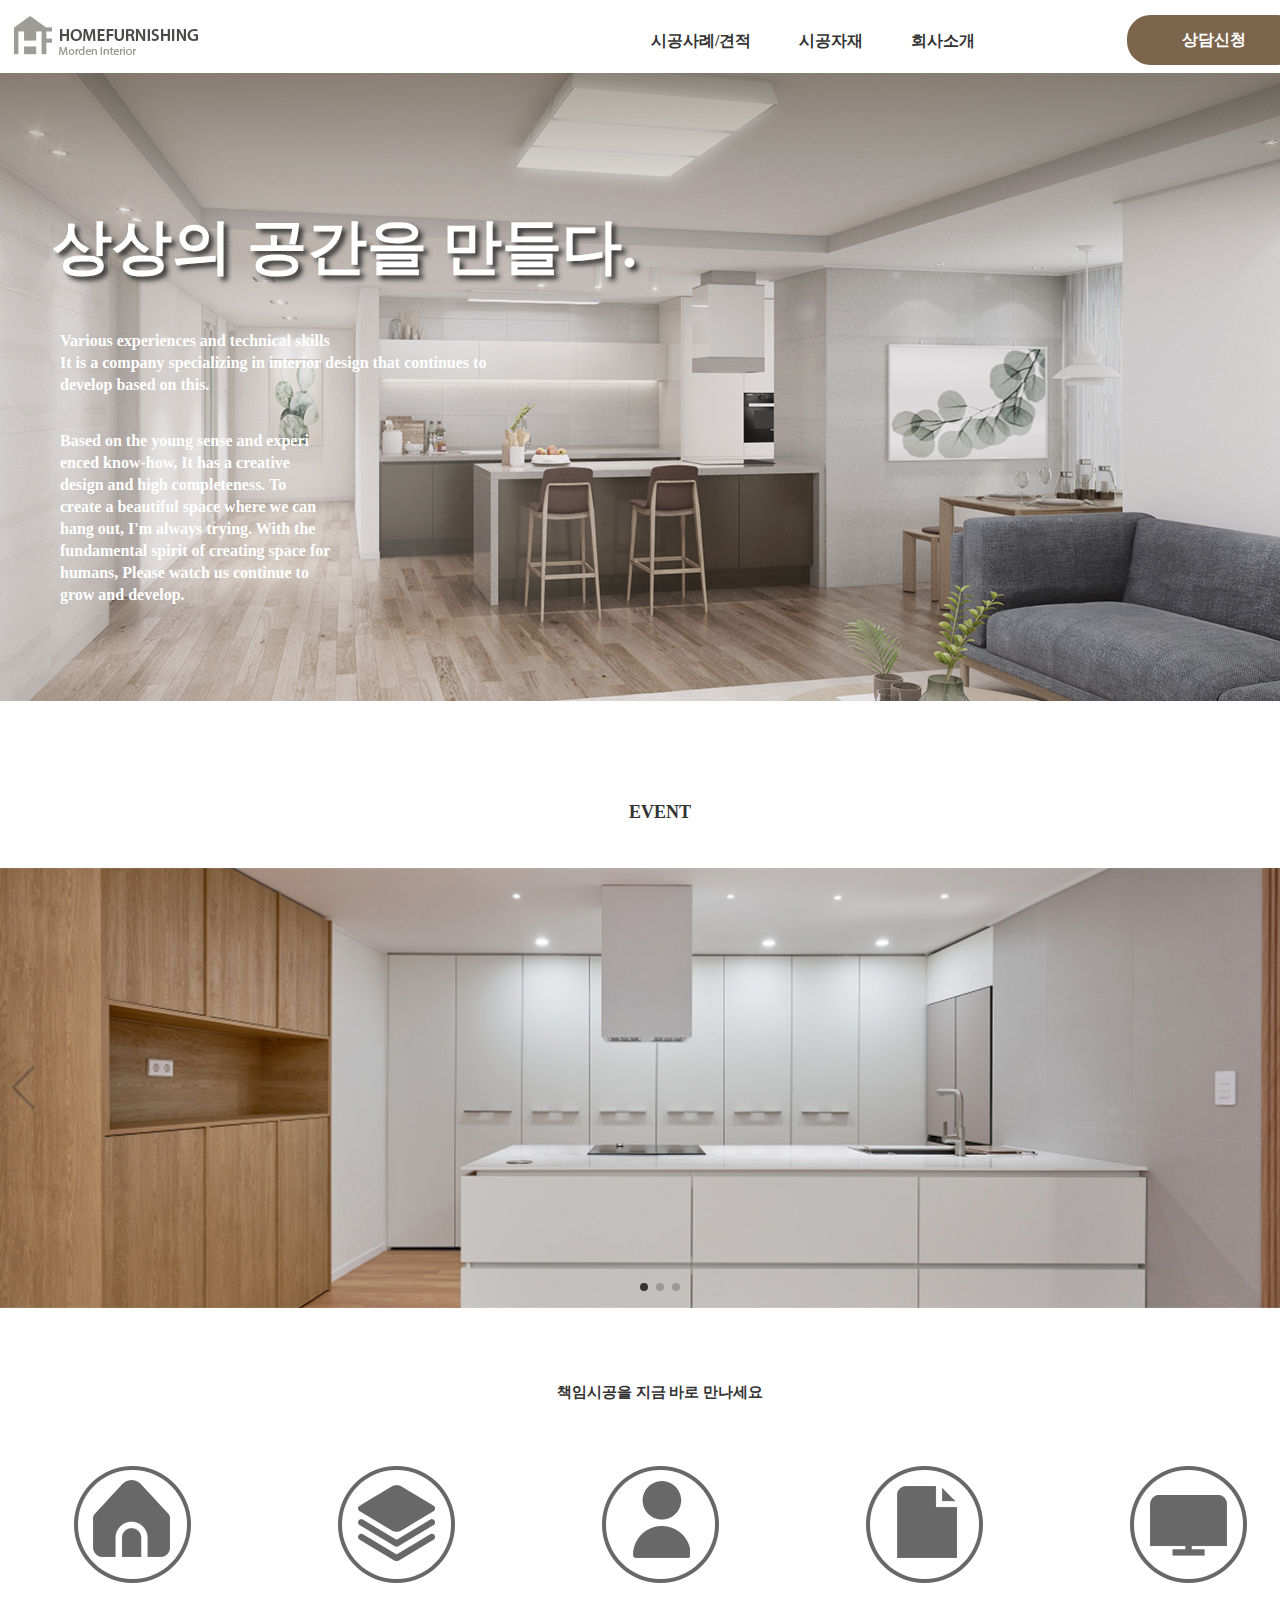
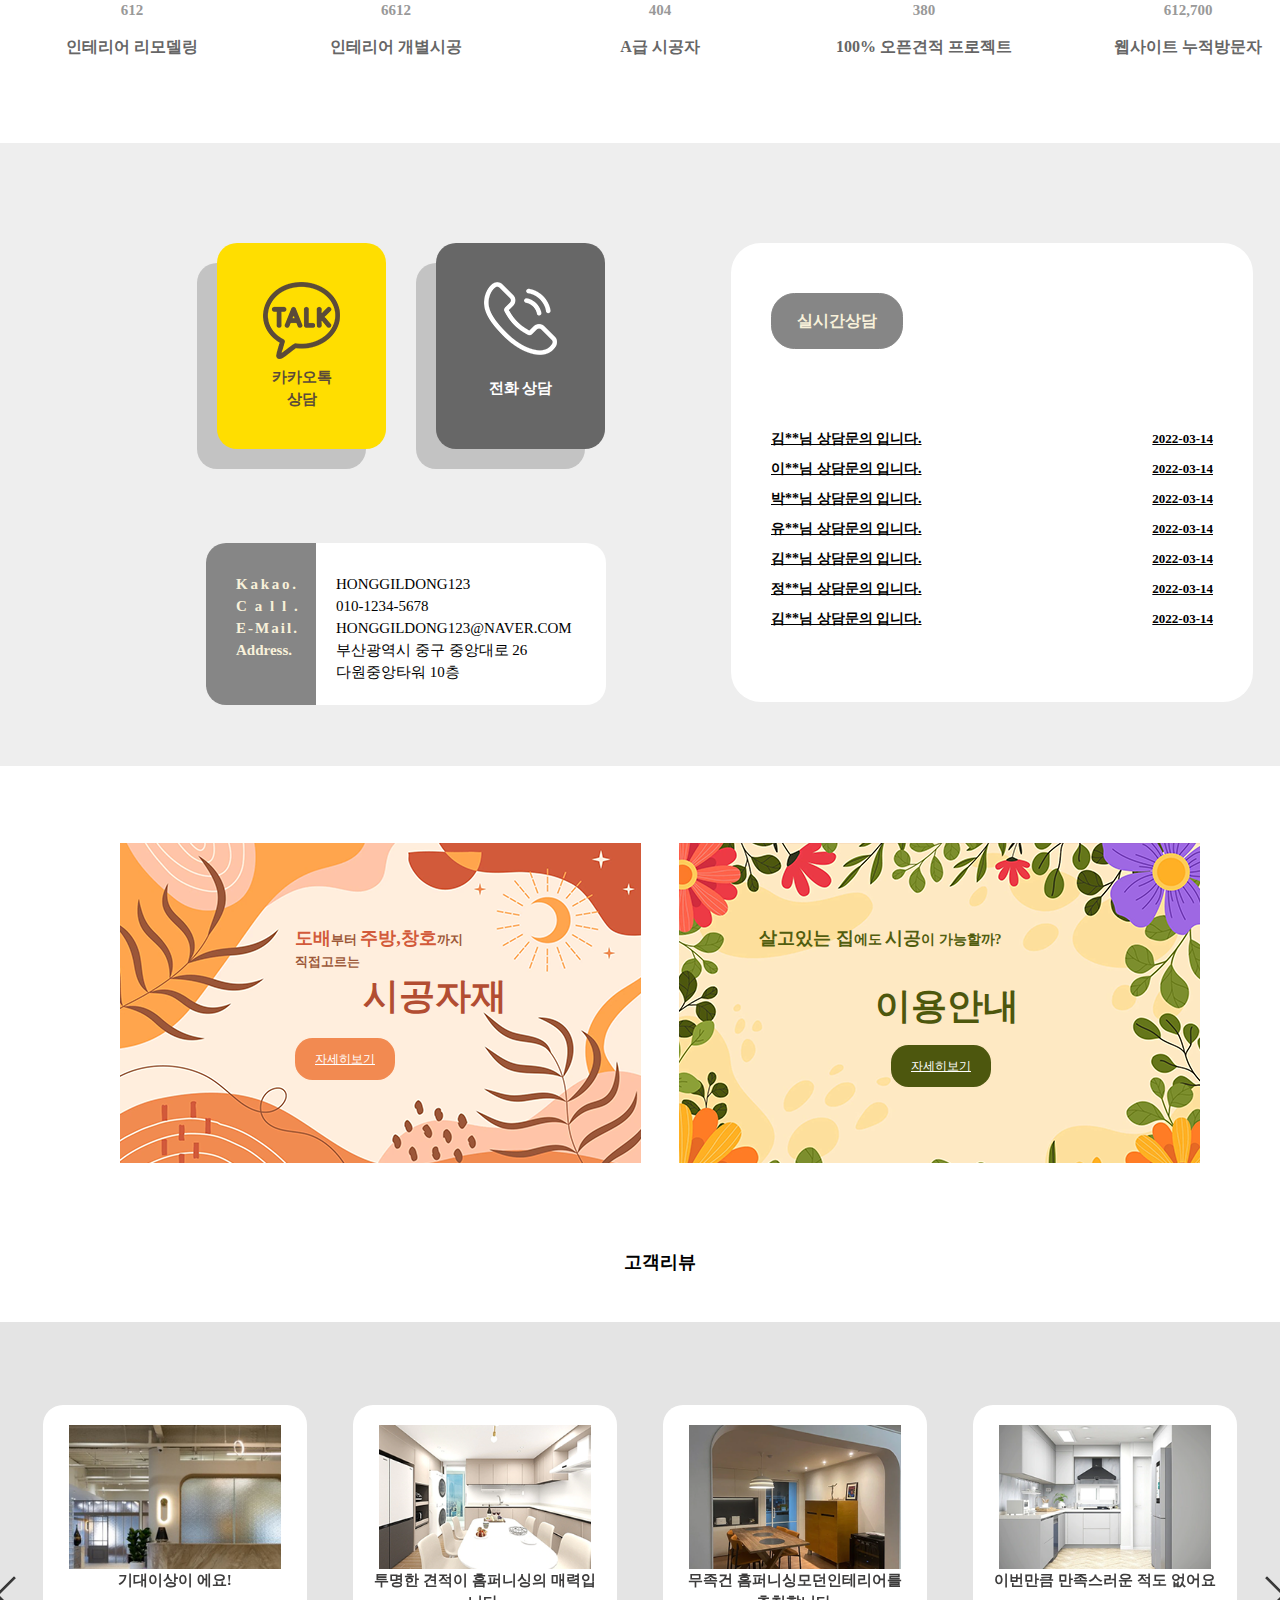
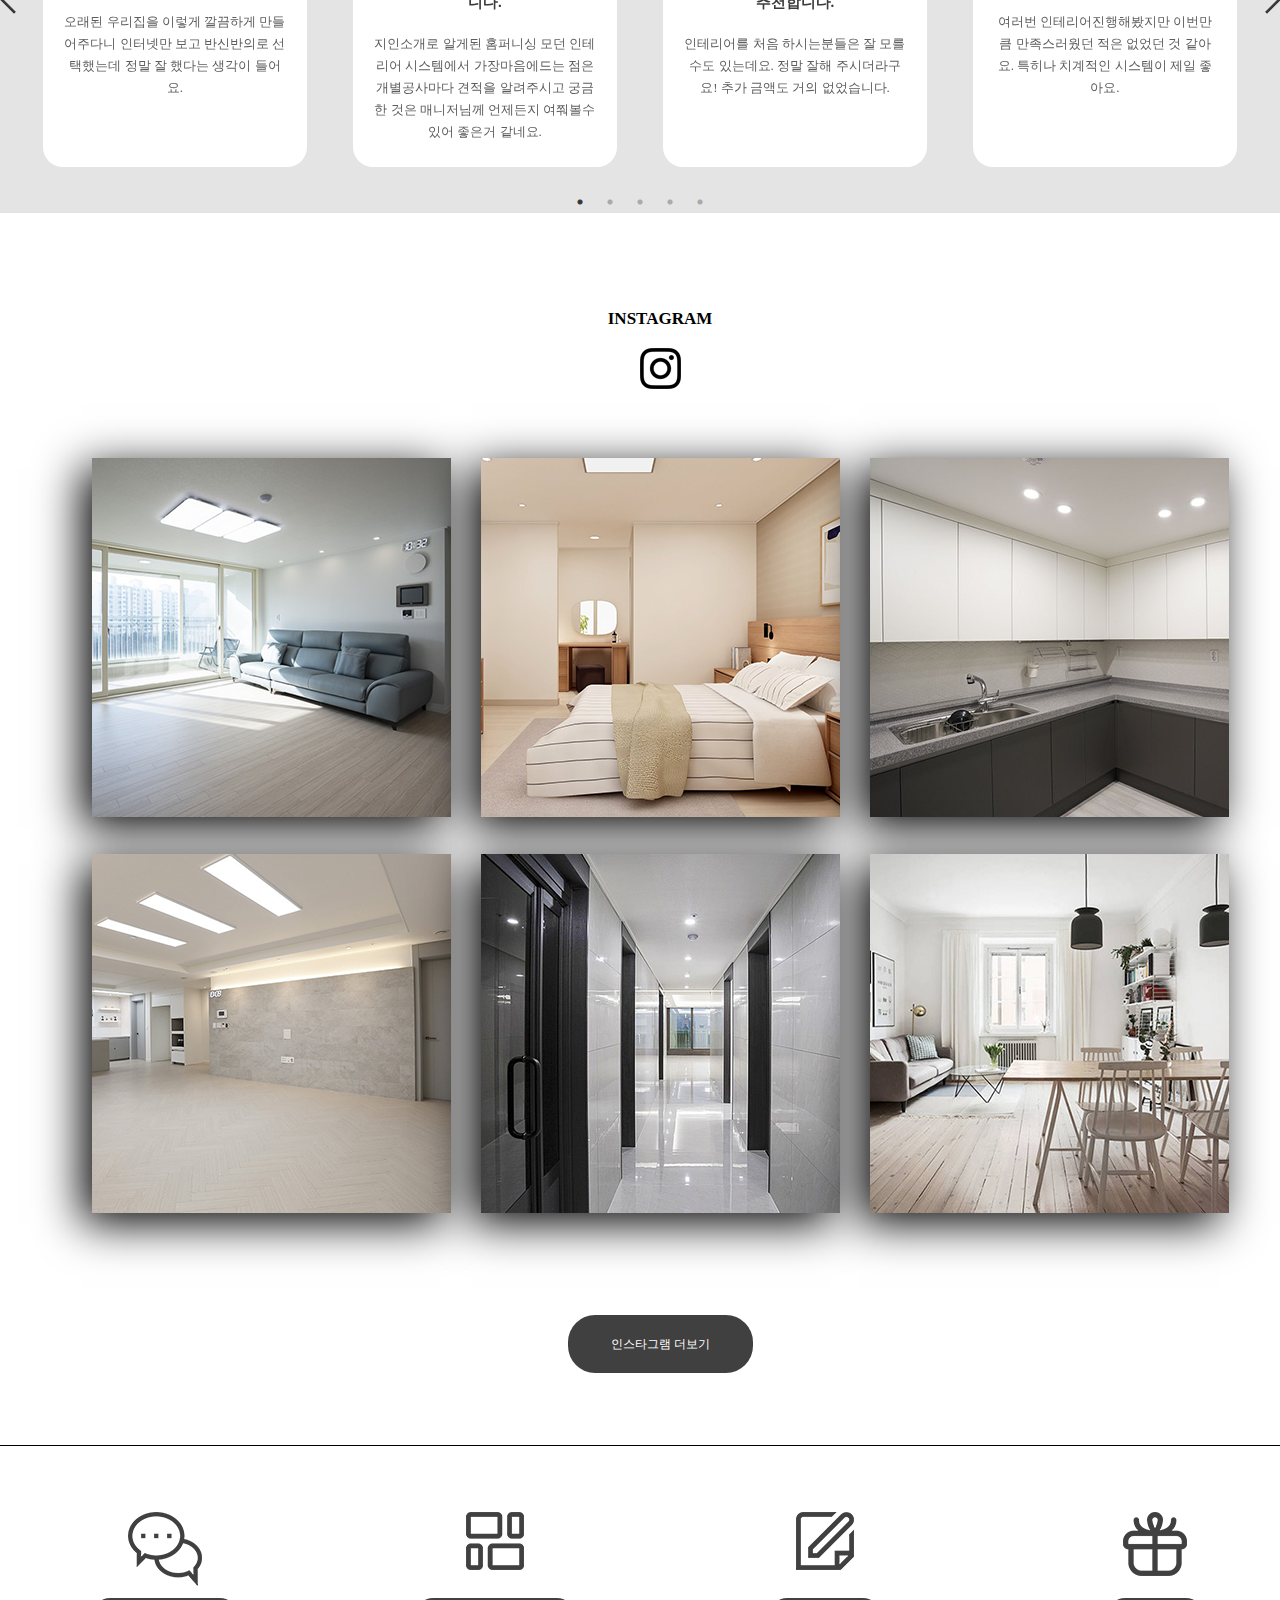
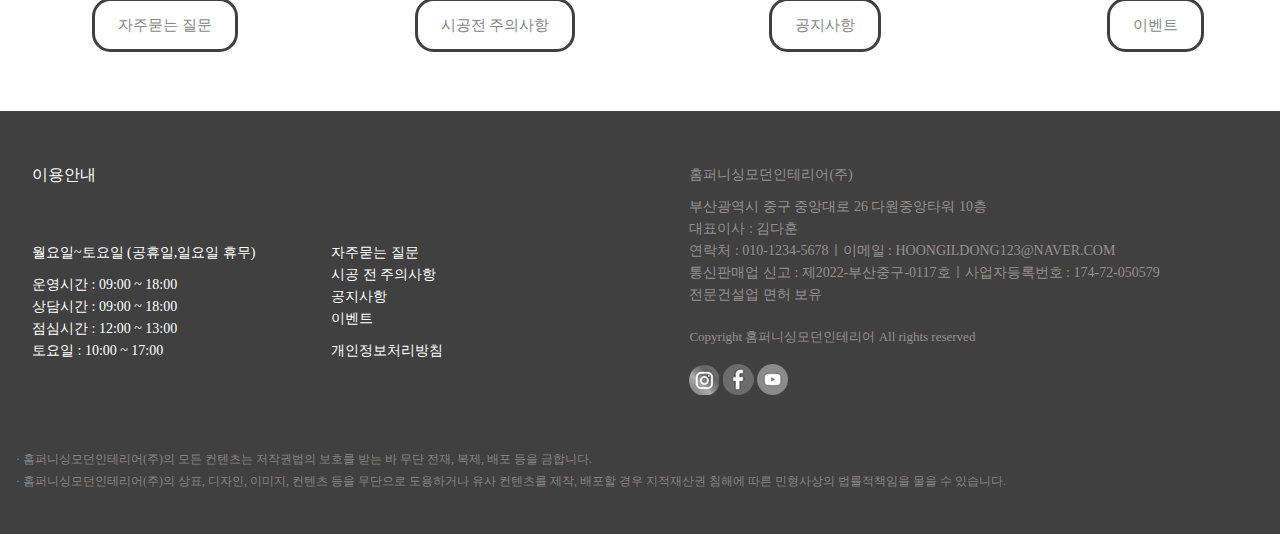
==== commit b178953a: "Add files via upload" ====
--- a/index.html
+++ b/index.html
@@ -20,11 +20,73 @@
   <div id="header">
     <a href="#"><img src="images/homelogo.png" alt="로고" class="header_logo"></a>
     <ul class="gnb">
-      <li><a href="#">시공사례/견적</a> </li>
-      <li><a href="#">시공자재</a> </li>
-      <li><a href="#">회사소개</a> </li>
+      <li><a href="#">시공사례/견적</a>
+        <div class="sub">
+          <!--배경-->
+          <div>
+            <ul>
+              <li><a href="#">토탈시공</a></li>
+              <li><a href="#">욕실</a></li>
+              <li><a href="#">싱크대</a></li>
+              <li><a href="#">타일</a></li>
+              <li><a href="#">창호/샷시</a></li>
+              <li><a href="#">조명</a></li>
+              <li><a href="#">도배</a></li>
+              <li><a href="#">장판</a></li>
+              <li><a href="#">마루</a></li>
+              <li><a href="#">필름/시트지</a></li>
+              <li><a href="#">시스템에어컨</a></li>
+            </ul>
+          </div>
+        </div>
+        <!--배경-->
+      </li>
+
+
+
+
+
+
+
+
+      <li><a href="#">시공자재</a>
+        <div class="sub">
+          <!--배경-->
+          <div>
+            <ul>
+              <li><a href="#">욕실</a></li>
+              <li><a href="#">싱크대</a></li>
+              <li><a href="#">타일</a></li>
+              <li><a href="#">창호/샷시</a></li>
+              <li><a href="#">조명</a></li>
+              <li><a href="#">도배</a></li>
+              <li><a href="#">장판</a></li>
+              <li><a href="#">마루</a></li>
+              <li><a href="#">필름/시트지</a></li>
+              <li><a href="#">시스템에어컨</a></li>
+            </ul>
+          </div>
+        </div>
+        <!--배경-->
+      </li>
+      <li><a href="#">회사소개</a>
+        <div class="sub">
+          <!--배경-->
+          <div>
+            <ul>
+              <li><a href="#">인사말</a></li>
+              <li><a href="#">이벤트</a></li>
+              <li><a href="#">자주묻는 질문Q/A</a></li>
+              <li><a href="#">오시는 길</a></li>
+            </ul>
+          </div>
+        </div>
+        <!--배경-->
+      </li>
     </ul>
-    <a href="#"><p class="gnb1">상담신청</p></a>
+    <a href="#">
+      <p class="gnb1">상담신청</p>
+    </a>
   </div>
   <div id="banner">
     <div class="banner_0">
@@ -388,7 +450,7 @@
               <p>대표이사 : 김다훈</p>
               <p>연락처 : 010-1234-5678ㅣ이메일 : HOONGILDONG123@NAVER.COM</p>
               <p>통신판매업 신고 : 제2022-부산중구-0117호ㅣ사업자등록번호 : 174-72-050579</p>
-              <p>전문건설업 면호 보유</p>
+              <p>전문건설업 면허 보유</p>
               <p class="address_2">Copyright 홈퍼니싱모던인테리어 All rights reserved </p>
             </dd>
           </dl>
--- a/css/style.css
+++ b/css/style.css
@@ -1,130 +1,518 @@
-*{margin: 0; padding: 0;}
-ul{list-style: none;}
-a{text-decoration: none; color: #000;}
-body{
-    font-family: "noto sans";
-    font-size: 12px;
-    line-height: 22px;
-    color: #000;
-}
-
-#header{height: 72px; width: 1320px; margin: auto;}
-
-.header_logo{padding: 16px 0px 0px 14px; float: left;}
-.gnb{float: left;  margin-left: 405px;}
-.gnb li{float: left; padding-top: 30px; }
-.gnb li a{font-size: 16px; font-weight: bold; color: #333333;padding-left: 48px; }
-.gnb1{ background-color: #7b664d;  border-radius: 23.5px; padding: 14px 55px; color:#ffffff;font-size: 16px;font-weight: bold; margin: 15px 19px 0px 0px; float: right;}
-
-#banner{background: url(../images/mainlogo.png) no-repeat center; height: 629px; }
-.banner_0{width: 1320px; margin: auto; }
-.banner_1{padding:164px 0px 38px 52px; font-size: 60px; font-weight: bold; color:#ffffff ; text-shadow: 4px 4px 5px #333333;}
-.banner_2{padding: 34px 0px 0px 60px; font-size: 16px; font-weight: bold; color: #ffffff;}
-.banner_3{padding: 34px 0px 0px 60px; font-size: 16px; font-weight: bold; color: #ffffff;}
-
-#section1{width: 1320px; margin: auto; text-align: center;}
-h2{text-align: center; padding: 100px 0 45px 0; font-size: 18px; font-weight: bold; color: #333333;}
-.section1_main{width: 1320px; height: 440px; }
+* {
+  margin: 0;
+  padding: 0;
+}
+
+ul {
+  list-style: none;
+}
+
+a {
+  text-decoration: none;
+  color: #000;
+}
+
+body {
+  font-family: "noto sans";
+  font-size: 12px;
+  line-height: 22px;
+  color: #000;
+}
+
+#header {
+  height: 72px;
+  width: 1320px;
+  margin: auto;
+}
+
+.header_logo {
+  padding: 16px 0px 0px 14px;
+  float: left;
+}
+
+.gnb {
+  float: left;
+  margin-left: 405px;
+}
+
+.gnb li {
+  float: left;
+  padding-top: 30px;
+  padding-left: 48px;
+}
+
+.gnb li a {
+  font-size: 16px;
+  font-weight: bold;
+  color: #333333;
+  
+}
+
+.gnb1 {
+  background-color: #7b664d;
+  border-radius: 23.5px;
+  padding: 14px 55px;
+  color: #ffffff;
+  font-size: 16px;
+  font-weight: bold;
+  margin: 15px 19px 0px 0px;
+  float: right;
+}
+
+.sub {
+  background-color: #000000;
+  position: absolute;
+  width: 100%;
+  left:0;
+  display: none;
+  
+}
+
+.sub div {
+  width: 1320px;
+  margin: auto;
+  }
+
+.sub ul {
+  
+  float: left;
+  text-align: center;
+}
+.sub ul a{
+  color: #ffffff;
+  display: block;
+  
+  font-size: 15px;
+}
+.sub ul a:hover{
+  text-decoration: underline;
+}
+.sub ul:nth-child(1){
+  margin-left: 180px;}
+  .gnb li:hover .sub{
+    display: block;
+}
+
+
+
+
+
+#banner {
+  background: url(../images/mainlogo.png) no-repeat center;
+  height: 629px;
+}
+
+.banner_0 {
+  width: 1320px;
+  margin: auto;
+}
+
+.banner_1 {
+  padding: 164px 0px 38px 52px;
+  font-size: 60px;
+  font-weight: bold;
+  color: #ffffff;
+  text-shadow: 4px 4px 5px #333333;
+}
+
+.banner_2 {
+  padding: 34px 0px 0px 60px;
+  font-size: 16px;
+  font-weight: bold;
+  color: #ffffff;
+}
+
+.banner_3 {
+  padding: 34px 0px 0px 60px;
+  font-size: 16px;
+  font-weight: bold;
+  color: #ffffff;
+}
+
+#section1 {
+  width: 1320px;
+  margin: auto;
+  text-align: center;
+}
+
+h2 {
+  text-align: center;
+  padding: 100px 0 45px 0;
+  font-size: 18px;
+  font-weight: bold;
+  color: #333333;
+}
+
+.section1_main {
+  width: 1320px;
+  height: 440px;
+}
+
 /*.section1_left{float: left;padding-top: 203px; }
 .section1_right{float: right;padding-top: 203px;}*/
 
 /*#section1 swiper*/
 .swiper {
-    width: 100%;
-    height: 440px;
-  }
-
-  .swiper-slide {
-    text-align: center;
-    font-size: 18px;
-    background: #fff;
-
-    /* Center slide text vertically */
-    display: -webkit-box;
-    display: -ms-flexbox;
-    display: -webkit-flex;
-    display: flex;
-    -webkit-box-pack: center;
-    -ms-flex-pack: center;
-    -webkit-justify-content: center;
-    justify-content: center;
-    -webkit-box-align: center;
-    -ms-flex-align: center;
-    -webkit-align-items: center;
-    align-items: center;
-  }
-
-  .swiper-slide img {
-    display: block;
-    width: 100%;
-    height: 100%;
-    object-fit: cover;
-  }
-
-
-#section2{width: 1320px; margin: auto; text-align: center;}
-h3{text-align: center; font-size: 15px; font-weight: bold; padding: 73px 0 63px; color: #333333;}
-#section2 li{width: 20%; float: left;}
-#section2 li:nth-child(1){
-    background: url(../images/home1.png) no-repeat center top;
-}
-#section2 li:nth-child(2){
-    background: url(../images/home2.png) no-repeat center top;
-}
-#section2 li:nth-child(3){
-    background: url(../images/home3.png) no-repeat center top;
-}
-#section2 li:nth-child(4){
-    background: url(../images/home4.png) no-repeat center top;
-}
-#section2 li:nth-child(5){
-    background: url(../images/home5.png) no-repeat center top;
-}
-.black{padding-top: 133px; font-size: 15px; font-weight: bold; color: #999999;}
-.black1{padding-top: 15px; font-size: 16px; font-weight: bold; color: #666666;}
-#section3{background-color: #999999; margin-top: 277px; height: 623px;}
-.section3_inner{width: 1320px;margin: auto; padding-top: 100px; overflow: hidden;}
-.section3_1{float: left; width: 660px; padding: 0px 0 0 180px; box-sizing: border-box;}
-.black3{height: 300px;}
-.black3 li{float: left; margin-left: 52px;}
-.kakao{background-color:#ffde00; padding: 39px 46px ; border-radius: 20px; box-shadow: -20px 20px 0px #c3c3c3; color: #5b4b39; }
-.kakao1{text-align: center; font-weight: bold; font-size: 15px; color: #5b4b39;}
-.phone{background-color: #676767;padding: 39px 48px 50px; border-radius: 20px; box-shadow: -20px 20px 0px #c3c3c3 ; color: #ffffff;}
-.phone1{text-align: center; font-weight: bold; font-size: 15px; color: #ffffff; padding-top: 15px; }
-.black4{background-color: brown;  border-radius: 20px; width: 400px; margin-left: 40px;; padding: 30px; box-sizing: border-box;}
-.black4_1_1{ float: left; font-size: 15px; font-weight: bold; letter-spacing: 2.736px; }
-.black4_1_2{ float: left; font-size: 15px; font-weight: bold; letter-spacing: 7.8275px; }
-.black4_1_3{ float: left; font-size: 15px; font-weight: bold; letter-spacing:2.023333333333333px ; }
-.black4_1_4{ float: left; font-size: 15px; font-weight: bold;  }
-.black4_2{font-size: 15px;  padding-left: 100px; }
-.section3_2{float: left; width: 447px; background-color: #ffffff; box-sizing: border-box; border-radius: 30px; padding: 50px 40px 40px 40px;}
-h4{font-size: 16px; font-weight: bold; display: inline-block; border: 1px solid #868686; background-color: #868686; border-radius: 23.5px; text-align: center; padding: 16px 25px; box-sizing: border-box; color: #f8f1da; margin-bottom: 75px; }
-
-.section3_2 li{font-size: 14px; font-weight: bold; line-height: 30px; text-decoration: underline; }
-.section3_2_2{float: right; font-size: 13px ; font-weight: bold;}
-
-.sectin3_2 span{display: block;}
-#section4{width:1320px ; margin: auto; height: 554px; padding-top: 77px; overflow: hidden;}
-.section4_1{background: url(../images/sigong.png) no-repeat;width: 521px; height: 320px; float: left; margin-left: 120px; }
-h5{margin: 84px 0px 0px 175px; font-size: 13px; color: #9c5839; }
-.section4_1_1{font-size: 18px; color: #d25a3a;font-weight: bold; }
-.section4_1_2{margin:12px 0px 0px 243px; font-size: 36px; font-weight: bold; color:#b24d32 ; }
-.section4_1_3{margin: 31px 0px 0px 175px; color:#ffffff ; text-decoration: underline; background-color:#f28a51 ; display: inline-block; padding: 10px 20px; border-radius:17.5px ; }
-.section4_2{background: url(../images/sigong1.png) no-repeat;width: 521px; height: 320px; float: right;margin-right:120px ;}
-h6{margin: 84px 0px 0px 80px; font-size: 14px; color: #515d0e; }
-.section4_2_1{font-size: 18px; font-weight: bold; color: #515d0e; }
-.section4_2_2{margin: 44px 0px 0px 196px; font-size: 36px; font-weight: bold; color:#4d570d ;}
-.section4_2_3{margin: 28px 0px 0px 212px; color:#ffffff ; text-decoration: underline; background-color:#4d570e ; display: inline-block; padding: 10px 20px; border-radius:17.5px ; }
-.section4_0{text-align: center; font-size: 18px; font-weight: bold; margin-top: 408px;}
-
-
-#section5{background-color: #999999; height:491px ; padding-top: 63px; }
-.section5_1{width: 1240px; margin: auto; text-align: center;  }
-.section5_2_1{font-size: 15px; font-weight: bold; color: #3d3c3c; text-align: center;}
-.section5_2_2{font-size: 13px; color: #5d5d5d; text-align: center; margin-top: 20px;display: inline-block;}
+  width: 100%;
+  height: 440px;
+}
+
+.swiper-slide {
+  text-align: center;
+  font-size: 18px;
+  background: #fff;
+
+  /* Center slide text vertically */
+  display: -webkit-box;
+  display: -ms-flexbox;
+  display: -webkit-flex;
+  display: flex;
+  -webkit-box-pack: center;
+  -ms-flex-pack: center;
+  -webkit-justify-content: center;
+  justify-content: center;
+  -webkit-box-align: center;
+  -ms-flex-align: center;
+  -webkit-align-items: center;
+  align-items: center;
+}
+
+.swiper-slide img {
+  display: block;
+  width: 100%;
+  height: 100%;
+  object-fit: cover;
+}
+
+
+#section2 {
+  width: 1320px;
+  margin: auto;
+  text-align: center;
+}
+
+h3 {
+  text-align: center;
+  font-size: 15px;
+  font-weight: bold;
+  padding: 73px 0 63px;
+  color: #333333;
+}
+
+#section2 li {
+  width: 20%;
+  float: left;
+}
+
+#section2 li:nth-child(1) {
+  background: url(../images/home1.png) no-repeat center top;
+}
+
+#section2 li:nth-child(2) {
+  background: url(../images/home2.png) no-repeat center top;
+}
+
+#section2 li:nth-child(3) {
+  background: url(../images/home3.png) no-repeat center top;
+}
+
+#section2 li:nth-child(4) {
+  background: url(../images/home4.png) no-repeat center top;
+}
+
+#section2 li:nth-child(5) {
+  background: url(../images/home5.png) no-repeat center top;
+}
+
+.black {
+  padding-top: 133px;
+  font-size: 15px;
+  font-weight: bold;
+  color: #999999;
+}
+
+.black1 {
+  padding-top: 15px;
+  font-size: 16px;
+  font-weight: bold;
+  color: #666666;
+}
+
+#section3 {
+  background-color: #eeeeee;
+  margin-top: 277px;
+  height: 623px;
+}
+
+.section3_inner {
+  width: 1320px;
+  margin: auto;
+  padding-top: 100px;
+  overflow: hidden;
+}
+
+.section3_1 {
+  float: left;
+  width: 660px;
+  box-sizing: border-box;
+  padding-left: 206px;
+}
+
+.black3 {
+  height: 300px;
+  margin-left: 11px;
+}
+
+.black3 li {
+  float: left;
+}
+
+.kakao {
+  background-color: #ffde00;
+  padding: 39px 46px;
+  border-radius: 20px;
+  box-shadow: -20px 20px 0px #c3c3c3;
+  color: #5b4b39;
+}
+
+.kakao1 {
+  text-align: center;
+  font-weight: bold;
+  font-size: 15px;
+  color: #5b4b39;
+}
+
+.phone {
+  background-color: #676767;
+  padding: 39px 48px 50px;
+  border-radius: 20px;
+  box-shadow: -20px 20px 0px #c3c3c3;
+  color: #ffffff;
+  margin-left: 50px;
+}
+
+.phone1 {
+  text-align: center;
+  font-weight: bold;
+  font-size: 15px;
+  color: #ffffff;
+  padding-top: 15px;
+}
+
+.black4 {
+  background: linear-gradient(to right, #868686 0%, #868686 110px, #ffffff 110px, #ffffff 100%);
+  border-radius: 20px;
+  width: 400px;
+  padding: 30px;
+  box-sizing: border-box;
+  height: 162px;
+}
+
+.black4_1_1 {
+  float: left;
+  font-size: 15px;
+  font-weight: bold;
+  letter-spacing: 2.736px;
+  width: 84px;
+  color: #f8f1da;
+}
+
+.black4_1_2 {
+  float: left;
+  font-size: 15px;
+  font-weight: bold;
+  letter-spacing: 7.8275px;
+  width: 84px;
+  color: #f8f1da;
+}
+
+.black4_1_3 {
+  float: left;
+  font-size: 15px;
+  font-weight: bold;
+  letter-spacing: 2.023333333333333px;
+  width: 84px;
+  color: #f8f1da;
+}
+
+.black4_1_4 {
+  float: left;
+  font-size: 15px;
+  font-weight: bold;
+  width: 84px;
+  color: #f8f1da;
+}
+
+.black4_2 {
+  font-size: 15px;
+  margin-left: 100px;
+}
+
+.section3_2 {
+  float: left;
+  width: 522px;
+  height: 459px;
+  background-color: #ffffff;
+  box-sizing: border-box;
+  border-radius: 30px;
+  padding: 50px 40px 40px 40px;
+  margin-left: 71px;
+}
+
+h4 {
+  font-size: 16px;
+  font-weight: bold;
+  display: inline-block;
+  border: 1px solid #868686;
+  background-color: #868686;
+  border-radius: 23.5px;
+  text-align: center;
+  padding: 16px 25px;
+  box-sizing: border-box;
+  color: #f8f1da;
+  margin-bottom: 75px;
+}
+
+.section3_2 li {
+  font-size: 14px;
+  font-weight: bold;
+  line-height: 30px;
+  text-decoration: underline;
+}
+
+.section3_2_2 {
+  float: right;
+  font-size: 13px;
+  font-weight: bold;
+  text-decoration: underline;
+}
+
+.sectin3_2 span {
+  display: block;
+}
+
+#section4 {
+  width: 1320px;
+  margin: auto;
+  height: 556px;
+  padding-top: 77px;
+  overflow: hidden;
+  box-sizing: border-box;
+}
+
+.section4_1 {
+  background: url(../images/sigong.png) no-repeat;
+  width: 521px;
+  height: 320px;
+  float: left;
+  margin-left: 120px;
+}
+
+h5 {
+  margin: 84px 0px 0px 175px;
+  font-size: 13px;
+  color: #9c5839;
+}
+
+.section4_1_1 {
+  font-size: 18px;
+  color: #d25a3a;
+  font-weight: bold;
+}
+
+.section4_1_2 {
+  margin: 12px 0px 0px 243px;
+  font-size: 36px;
+  font-weight: bold;
+  color: #b24d32;
+}
+
+.section4_1_3 {
+  margin: 31px 0px 0px 175px;
+  color: #ffffff;
+  text-decoration: underline;
+  background-color: #f28a51;
+  display: inline-block;
+  padding: 10px 20px;
+  border-radius: 17.5px;
+}
+
+.section4_2 {
+  background: url(../images/sigong1.png) no-repeat;
+  width: 521px;
+  height: 320px;
+  float: right;
+  margin-right: 120px;
+}
+
+h6 {
+  margin: 84px 0px 0px 80px;
+  font-size: 14px;
+  color: #515d0e;
+}
+
+.section4_2_1 {
+  font-size: 18px;
+  font-weight: bold;
+  color: #515d0e;
+}
+
+.section4_2_2 {
+  margin: 44px 0px 0px 196px;
+  font-size: 36px;
+  font-weight: bold;
+  color: #4d570d;
+}
+
+.section4_2_3 {
+  margin: 28px 0px 0px 212px;
+  color: #ffffff;
+  text-decoration: underline;
+  background-color: #4d570e;
+  display: inline-block;
+  padding: 10px 20px;
+  border-radius: 17.5px;
+}
+
+.section4_0 {
+  text-align: center;
+  font-size: 18px;
+  font-weight: bold;
+  margin-top: 408px;
+}
+
+
+#section5 {
+  background-color: #e4e4e4;
+  height: 491px;
+  padding-top: 63px;
+  box-sizing: border-box;
+}
+
+.section5_1 {
+  width: 1240px;
+  margin: auto;
+  text-align: center;
+}
+
+.section5_2_1 {
+  font-size: 15px;
+  font-weight: bold;
+  color: #3d3c3c;
+  text-align: center;
+}
+
+.section5_2_2 {
+  font-size: 13px;
+  color: #5d5d5d;
+  text-align: center;
+  margin-top: 20px;
+  display: inline-block;
+}
+
 .slider {
-    width: 100%;
-    margin: 20px auto;
+  width: 100%;
+  margin: 20px auto;
 }
 
 
@@ -132,22 +520,22 @@
   margin: 0px 20px;
 }
 
-    .gallery{
-        width: 98%;
-        height:362px;
-        background:#fff;
-        margin:0 1%;
-        text-align:center;
-        border-radius:20px;
-        padding: 20px;
-        box-sizing: border-box;
-    }
-    
-    .gallery img{
-        width: 94%;
-        display:inline-block;
-        margin: 0px 3%;
-    }
+.gallery {
+  width: 98%;
+  height: 362px;
+  background: #fff;
+  margin: 0 1%;
+  text-align: center;
+  border-radius: 20px;
+  padding: 20px;
+  box-sizing: border-box;
+}
+
+.gallery img {
+  width: 94%;
+  display: inline-block;
+  margin: 0px 3%;
+}
 
 
 .slick-prev:before,
@@ -182,78 +570,225 @@
 .section5_5{width: 316px;height: 362px; background-color: #ffffff; float: left; text-align: center;box-sizing: border-box; padding-top: 19px;border-radius: 10px;}
 .section5_5_1{float: left;}
 .section5_5_2{float: left;}*/
-#section6_0{height: 1232px; border-bottom: 1px solid #000000;}
-.section6{width: 1320px; margin: auto; height: 1232px; text-align: center;}
-.section6_1{ font-size: 17px; font-weight: bold; padding-top: 95px; }
-.section6_2{margin: 18px 0px 62px 0px;}
-.section6 ul{margin: auto; width:1137px;  }
-.section6 li{float: left; margin-bottom: 30px; }
-.section6_1_1{margin-right: 30px;}
-.section6_1_2{margin-right: 30px;}
-
-.section6 li img{box-shadow: -10px 10px 43px #000000 ;}
-
-
-.section6_3{clear: both; background-color: #404040;  display: inline-block; border-radius: 27px;  padding: 18px 43px; color: #ffffff; margin-top: 65px;}
-.section6_3 a{color: #ffffff; }
-#section7{width: 1320px; margin: auto; height: 265px; padding-top: 70px; text-align: center; }
-
-#section7 li{float: left; width: 25%;}
-#section7 li:nth-child(1){background: url(../images/mainbottem1.png) no-repeat center top;}
-#section7 li:nth-child(2){background: url(../images/mainbottem2.png) no-repeat center top;}
-#section7 li:nth-child(3){background: url(../images/mainbottem3.png) no-repeat center top;}
-#section7 li:nth-child(4){background: url(../images/mainbottem4.png) no-repeat center top;}
-.section7_1{color: #868686; font-size: 15px; border: solid #404040 3px;display: inline-block; border-radius: 18.5px; padding: 13px 23px; box-sizing: border-box; margin-top: 88px;}
-#section8{background-color:#404040; height: 421px; padding-top: 53px;}
-.section8_1{width: 1320px; margin: auto; height: 284px; }
-.section8_1 ul{margin-left: 32px;  }
-.time{display: inline-block;}
-dt{font-size: 16px; color: #ffffff;}
-.section8_1 li{float: left;}
-.time1{color: #ffffff; font-size: 14px; margin-bottom: 10px;}
-.time2{color: #ffffff; font-size: 14px;}
-.time3{color: #ffffff; font-size: 14px;}
-.time4{color: #ffffff; font-size: 14px;}
-.time5{color: #ffffff; font-size: 14px;}
-.time dd{margin-top: 56px;}
-.time6 a{color: #ffffff; font-size: 14px;}
-.time7 a{color: #ffffff; font-size: 14px;}
-.time8 a{color: #ffffff; font-size: 14px;}
-.time9 a{color: #ffffff; font-size: 14px; }
-.time9{margin-bottom: 10px;}
-.time10 a{color: #ffffff; font-size: 14px;}
-.time6_1{padding: 78px 0px 0px 76px;}
-.address{font-size:14px ; color:#959191 ; margin-left: 246px;}
-.address_1{margin-bottom: 10px;}
-.address_2{font-size: 13px; margin-top: 20px;}
-.address_0{margin-top: 16px;}
-.section9{width: 1320px; margin: auto;}
-.section9 p{margin-left: 16px; font-size: 12px; color: #878585;}
-
-
-
-
-
-
-
-
-
-
-
-
-
-
-
-
-
-
-
-
-
-
-
-
-
-
-
-
+#section6_0 {
+  height: 1232px;
+  border-bottom: 1px solid #000000;
+}
+
+.section6 {
+  width: 1320px;
+  margin: auto;
+  height: 1232px;
+  text-align: center;
+}
+
+.section6_1 {
+  font-size: 17px;
+  font-weight: bold;
+  padding-top: 95px;
+}
+
+.section6_2 {
+  margin: 18px 0px 62px 0px;
+}
+
+.section6 ul {
+  margin: auto;
+  width: 1137px;
+}
+
+.section6 li {
+  float: left;
+  margin-bottom: 30px;
+}
+
+.section6_1_1 {
+  margin-right: 30px;
+}
+
+.section6_1_2 {
+  margin-right: 30px;
+}
+
+.section6 li img {
+  box-shadow: -10px 10px 43px #000000;
+}
+
+
+.section6_3 {
+  clear: both;
+  background-color: #404040;
+  display: inline-block;
+  border-radius: 27px;
+  padding: 18px 43px;
+  color: #ffffff;
+  margin-top: 65px;
+}
+
+.section6_3 a {
+  color: #ffffff;
+}
+
+#section7 {
+  width: 1320px;
+  margin: auto;
+  height: 265px;
+  padding-top: 66px;
+  text-align: center;
+  box-sizing: border-box;
+}
+
+#section7 li {
+  float: left;
+  width: 25%;
+}
+
+#section7 li:nth-child(1) {
+  background: url(../images/mainbottem1.png) no-repeat center top;
+}
+
+#section7 li:nth-child(2) {
+  background: url(../images/mainbottem2.png) no-repeat center top;
+}
+
+#section7 li:nth-child(3) {
+  background: url(../images/mainbottem3.png) no-repeat center top;
+}
+
+#section7 li:nth-child(4) {
+  background: url(../images/mainbottem4.png) no-repeat center top;
+}
+
+.section7_1 {
+  color: #868686;
+  font-size: 15px;
+  border: solid #404040 3px;
+  display: inline-block;
+  border-radius: 18.5px;
+  padding: 13px 23px;
+  box-sizing: border-box;
+  margin-top: 86px;
+}
+
+#section8 {
+  background-color: #404040;
+  height: 423px;
+  padding-top: 53px;
+  box-sizing: border-box;
+}
+
+.section8_1 {
+  width: 1320px;
+  margin: auto;
+  height: 284px;
+}
+
+.section8_1 ul {
+  margin-left: 32px;
+}
+
+.time {
+  display: inline-block;
+}
+
+dt {
+  font-size: 16px;
+  color: #ffffff;
+}
+
+.section8_1 li {
+  float: left;
+}
+
+.time1 {
+  color: #ffffff;
+  font-size: 14px;
+  margin-bottom: 10px;
+}
+
+.time2 {
+  color: #ffffff;
+  font-size: 14px;
+}
+
+.time3 {
+  color: #ffffff;
+  font-size: 14px;
+}
+
+.time4 {
+  color: #ffffff;
+  font-size: 14px;
+}
+
+.time5 {
+  color: #ffffff;
+  font-size: 14px;
+}
+
+.time dd {
+  margin-top: 56px;
+}
+
+.time6 a {
+  color: #ffffff;
+  font-size: 14px;
+}
+
+.time7 a {
+  color: #ffffff;
+  font-size: 14px;
+}
+
+.time8 a {
+  color: #ffffff;
+  font-size: 14px;
+}
+
+.time9 a {
+  color: #ffffff;
+  font-size: 14px;
+}
+
+.time9 {
+  margin-bottom: 10px;
+}
+
+.time10 a {
+  color: #ffffff;
+  font-size: 14px;
+}
+
+.time6_1 {
+  padding: 78px 0px 0px 76px;
+}
+
+.address {
+  font-size: 14px;
+  color: #959191;
+  margin-left: 246px;
+}
+
+.address_1 {
+  margin-bottom: 10px;
+}
+
+.address_2 {
+  font-size: 13px;
+  margin-top: 20px;
+}
+
+.address_0 {
+  margin-top: 16px;
+}
+
+.section9 {
+  width: 1320px;
+  margin: auto;
+}
+
+.section9 p {
+  margin-left: 16px;
+  font-size: 12px;
+  color: #878585;
+}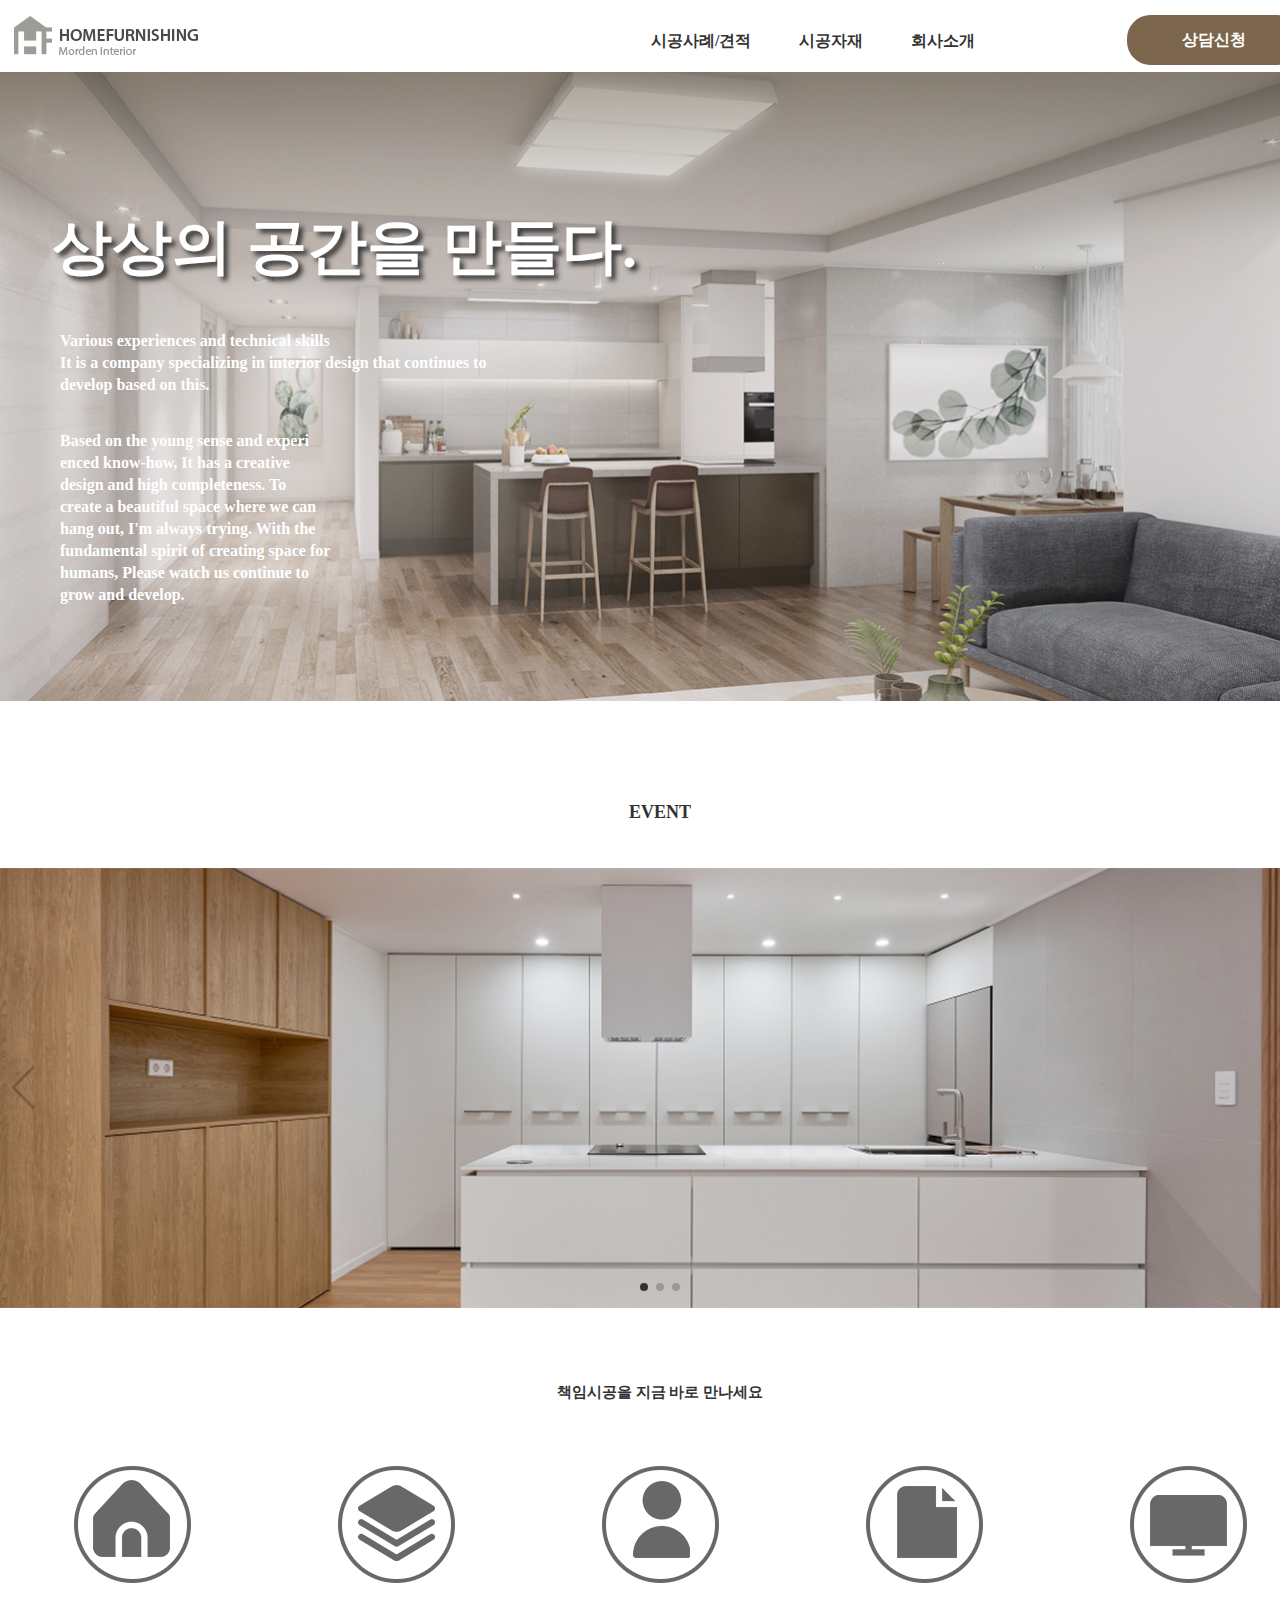
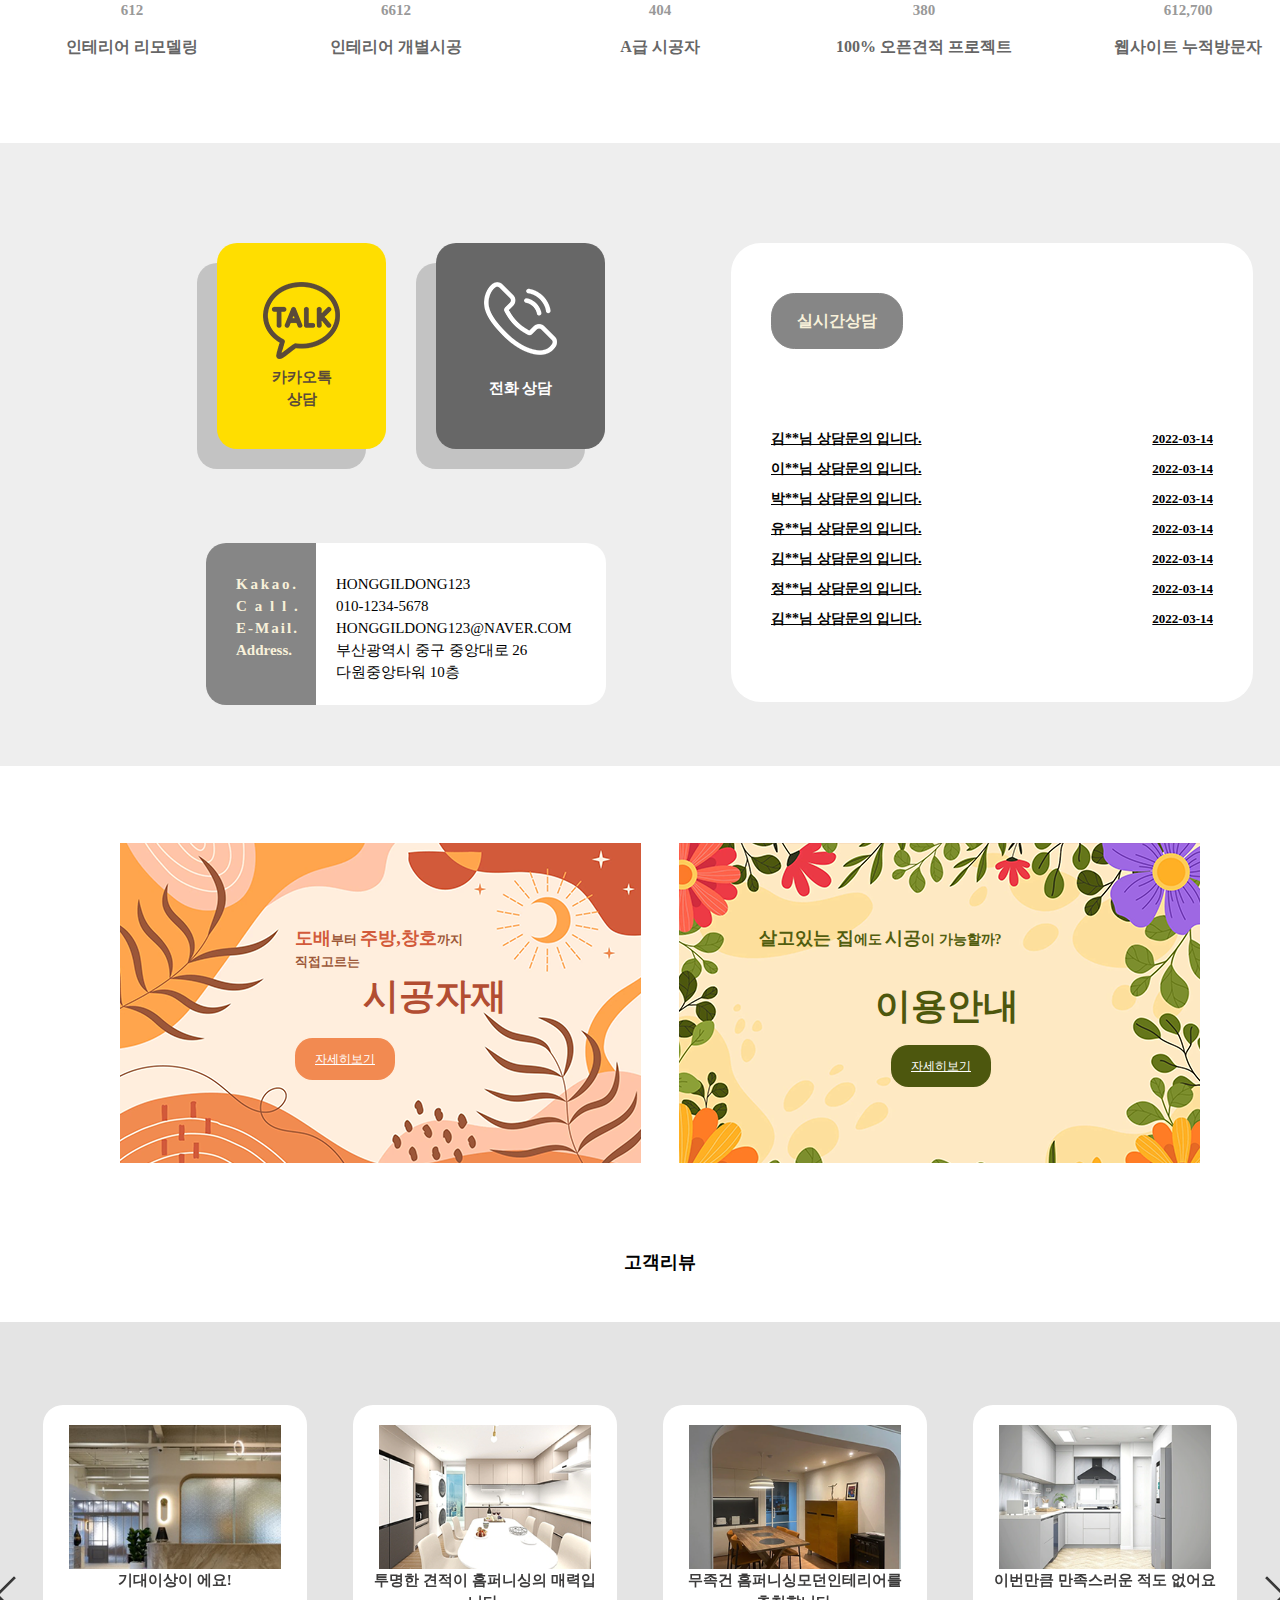
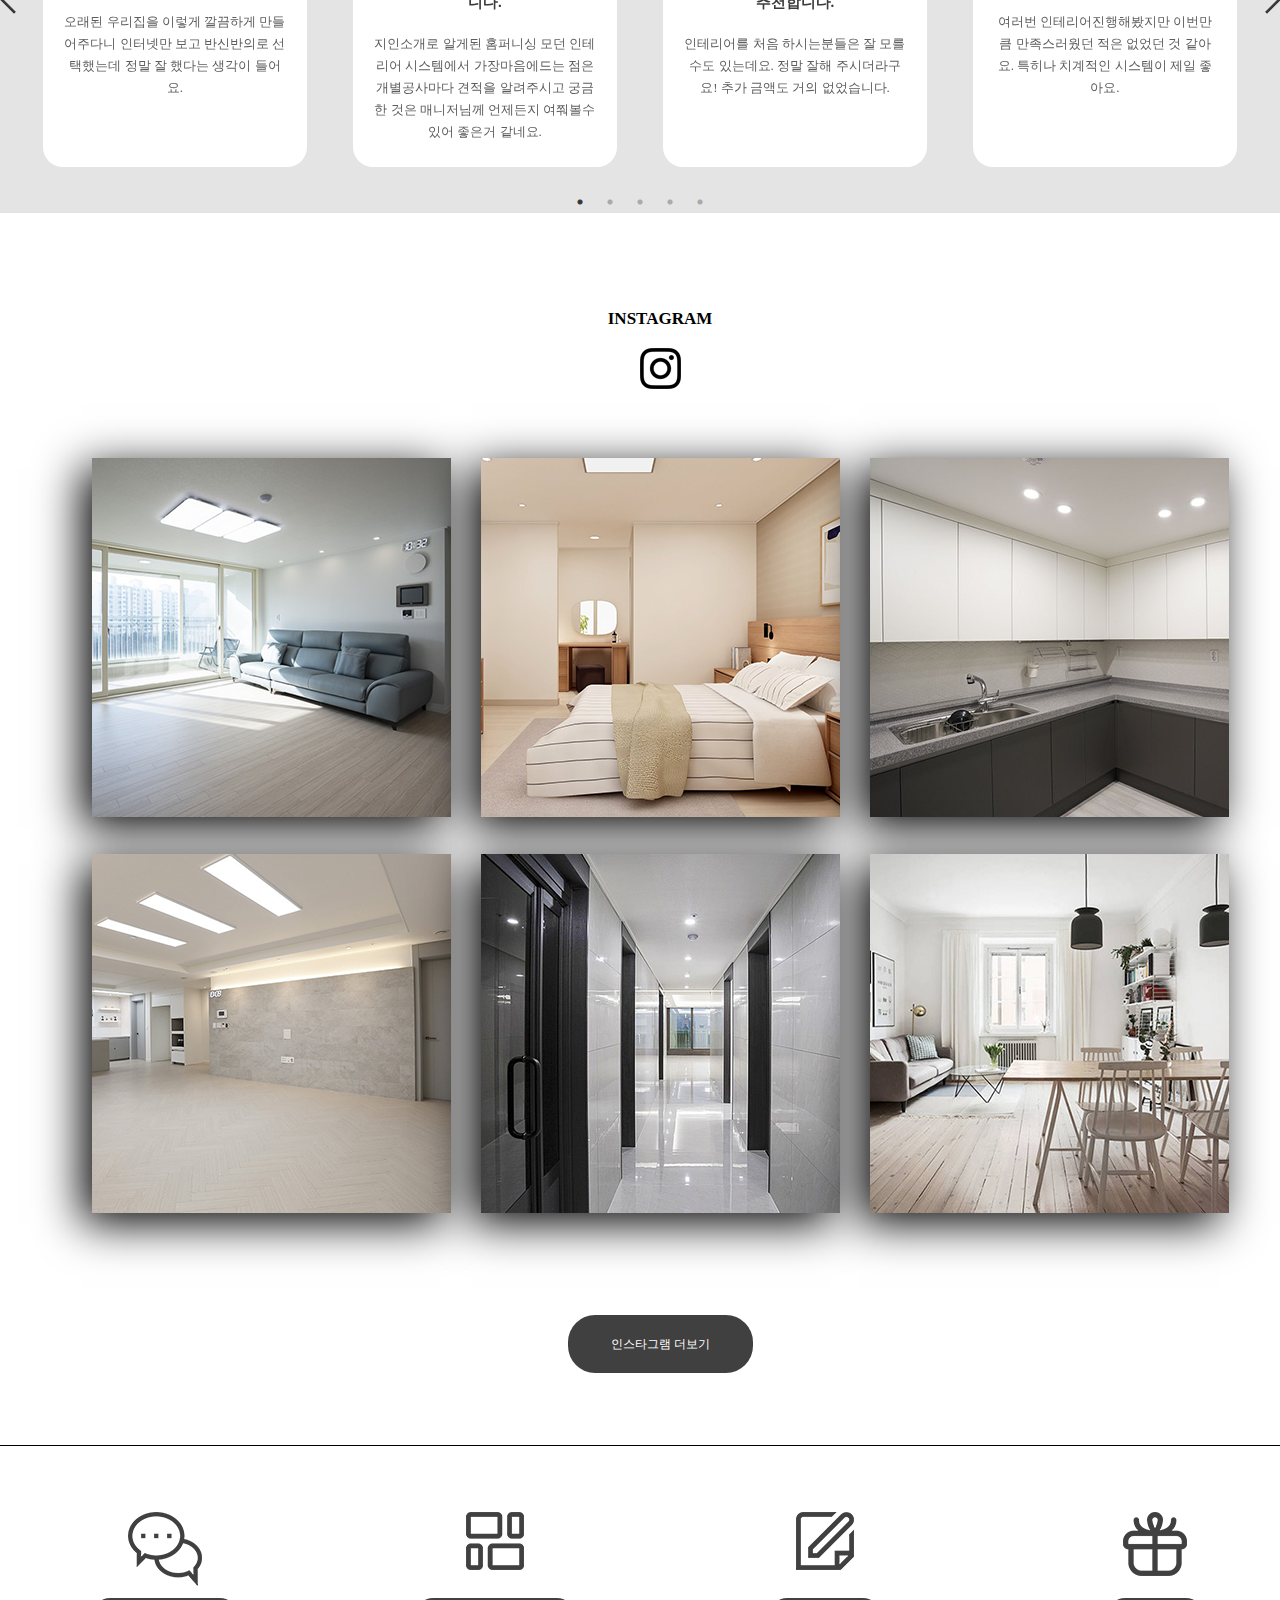
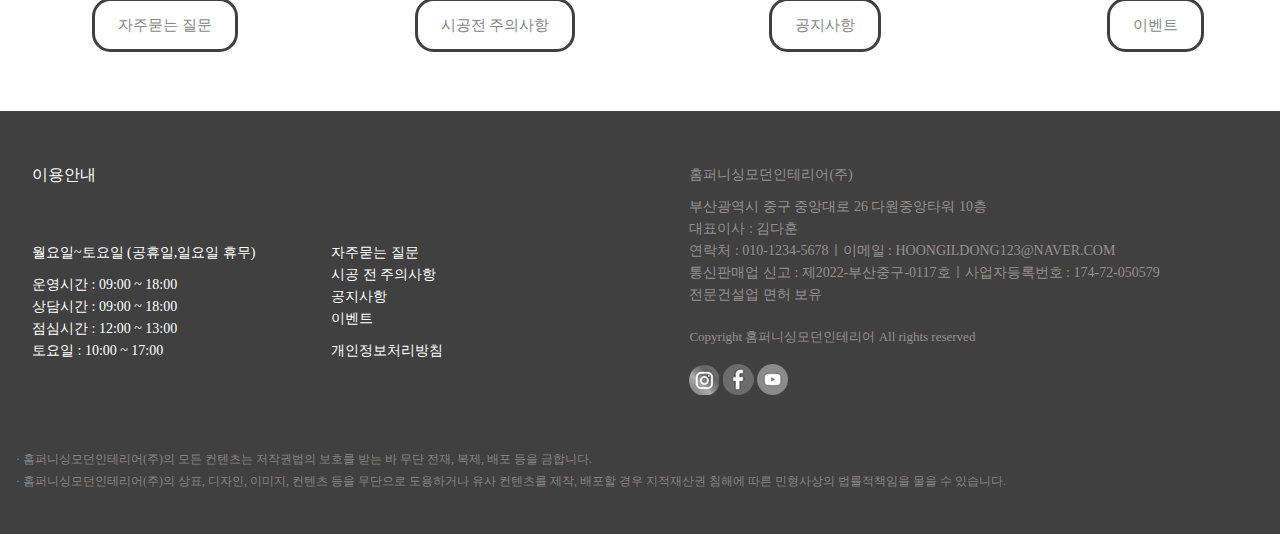
==== commit b008d09c: "Add files via upload" ====
--- a/index.html
+++ b/index.html
@@ -56,6 +56,7 @@
             <ul>
               <li><a href="#">욕실</a></li>
               <li><a href="#">싱크대</a></li>
+              
               <li><a href="#">타일</a></li>
               <li><a href="#">창호/샷시</a></li>
               <li><a href="#">조명</a></li>
--- a/css/style.css
+++ b/css/style.css
@@ -45,7 +45,11 @@
   font-size: 16px;
   font-weight: bold;
   color: #333333;
-  
+
+}
+
+.gnb li a:hover {
+  color: #7b664d;
 }
 
 .gnb1 {
@@ -63,44 +67,77 @@
   background-color: #000000;
   position: absolute;
   width: 100%;
-  left:0;
+
+  left: 0;
   display: none;
-  
+
+
 }
 
 .sub div {
   width: 1320px;
   margin: auto;
+}
+
+.sub ul {
+
+  float: left;
+  text-align: center;
+
+}
+
+
+.sub ul a {
+  color: #ffffff;
+  display: block;
+  font-size: 15px;
+
+
+}
+
+.sub ul:nth-child(1) {
+  margin-left: 180px;
+}
+
+.gnb li:hover .sub {
+  display: block;
+}
+
+
+
+
+#banner {
+  width: 100%;
+  height: 629px;
+  background: url(../images/mainlogo.png) no-repeat center top;
+  background-size: cover;
+  color: #fff;
+  animation: banner 10s infinite linear;
+}
+
+@keyframes banner {
+  0% {
+    background: url(../images/mainlogo.png) no-repeat center top;
+    background-size: cover;
   }
 
-.sub ul {
-  
-  float: left;
-  text-align: center;
-}
-.sub ul a{
-  color: #ffffff;
-  display: block;
-  
-  font-size: 15px;
-}
-.sub ul a:hover{
-  text-decoration: underline;
-}
-.sub ul:nth-child(1){
-  margin-left: 180px;}
-  .gnb li:hover .sub{
-    display: block;
-}
-
-
-
-
-
-#banner {
-  background: url(../images/mainlogo.png) no-repeat center;
-  height: 629px;
-}
+  33.3% {
+    background: url(../images/mainlogo1.png) no-repeat center top;
+    background-size: cover;
+  }
+
+  66.6% {
+    background: url(../images/mainlogo2.png) no-repeat center top;
+    background-size: cover;
+  }
+
+  100% {
+    background: url(../images/mainlogo.png) no-repeat center top;
+    background-size: cover;
+  }
+}
+
+
 
 .banner_0 {
   width: 1320px;
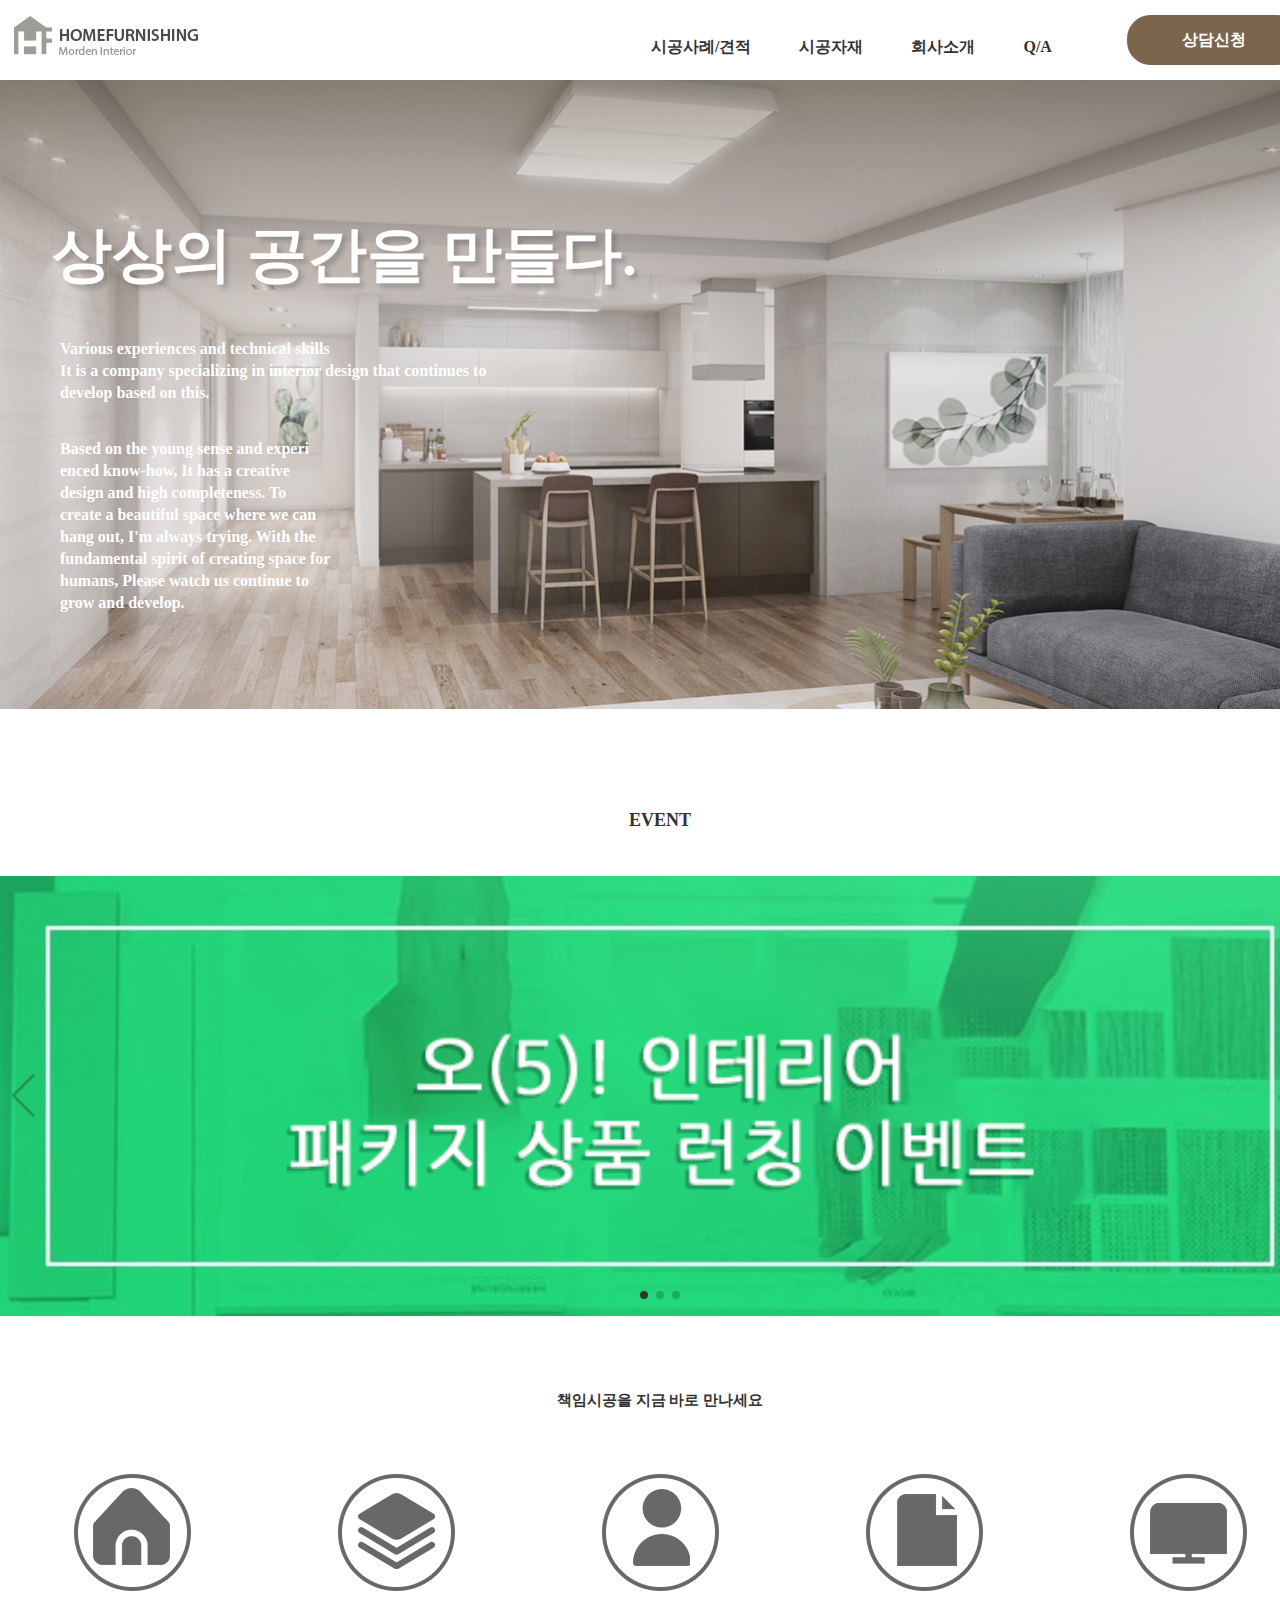
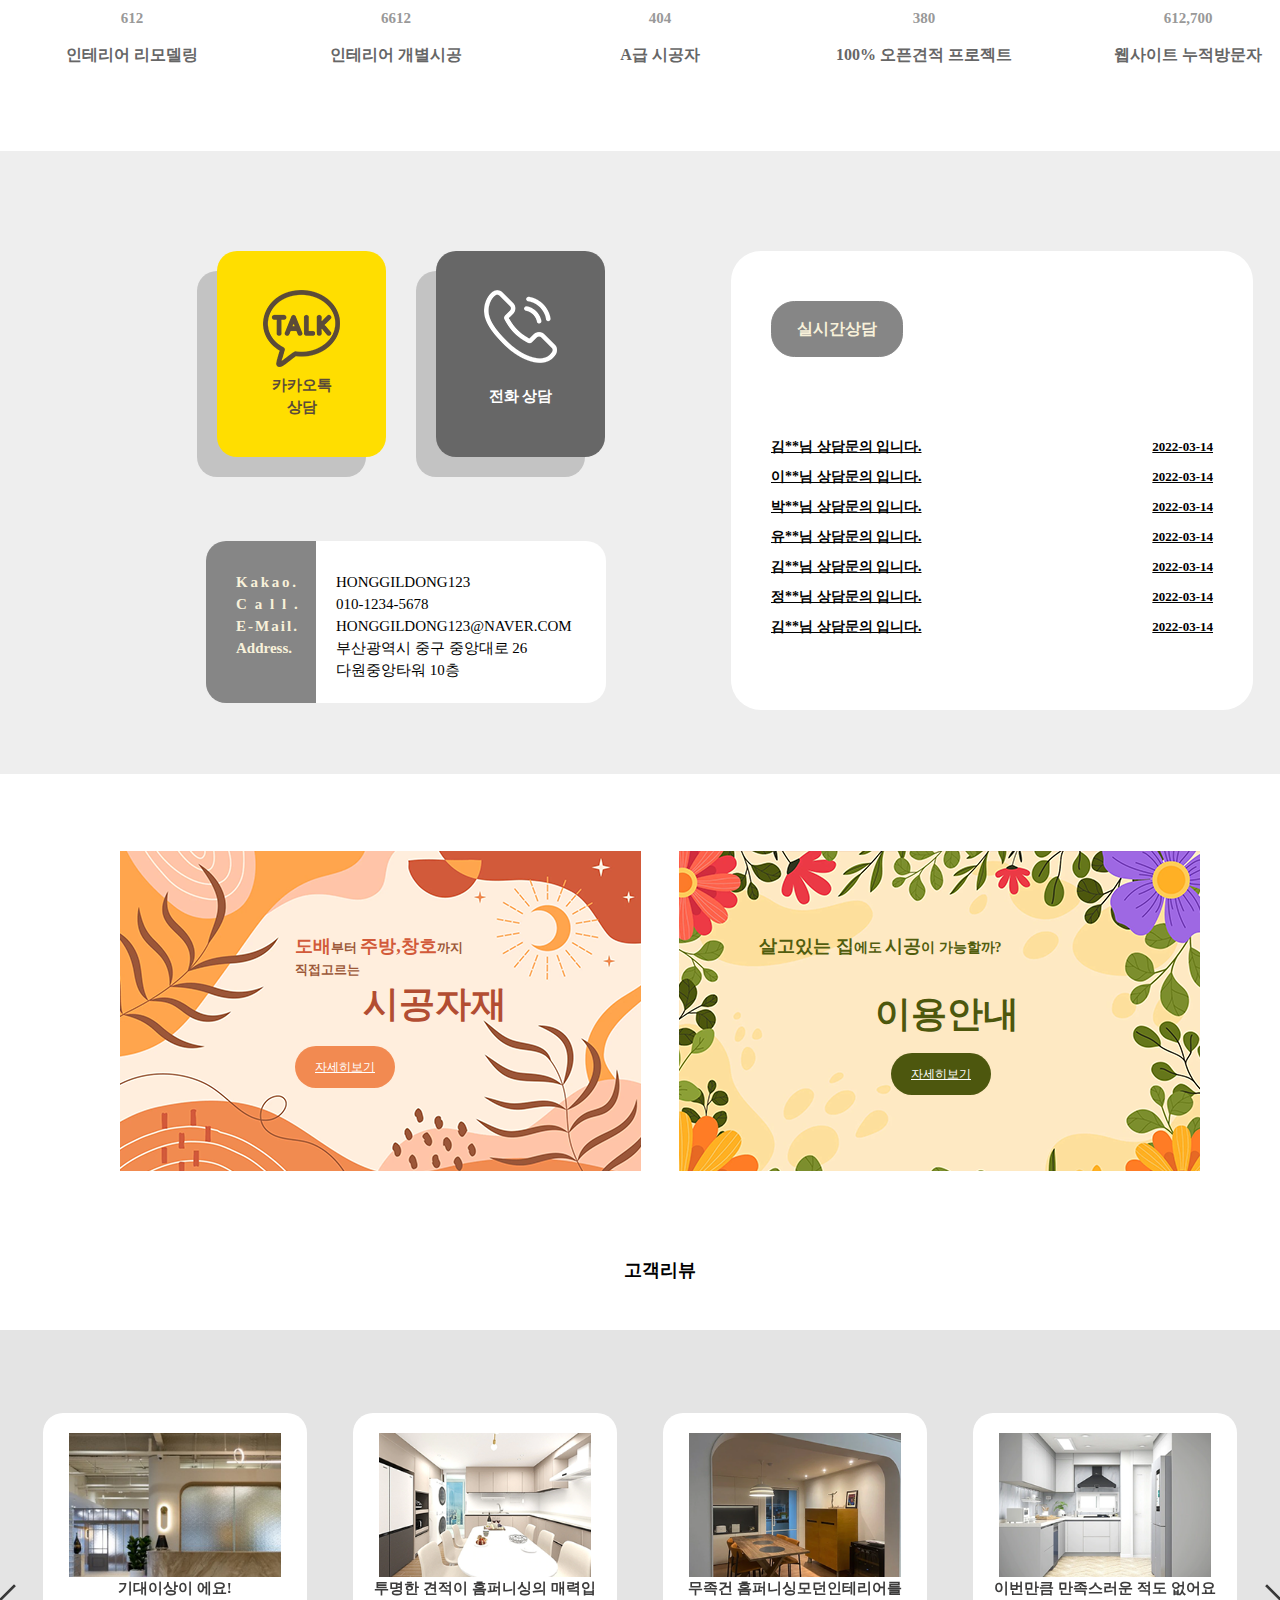
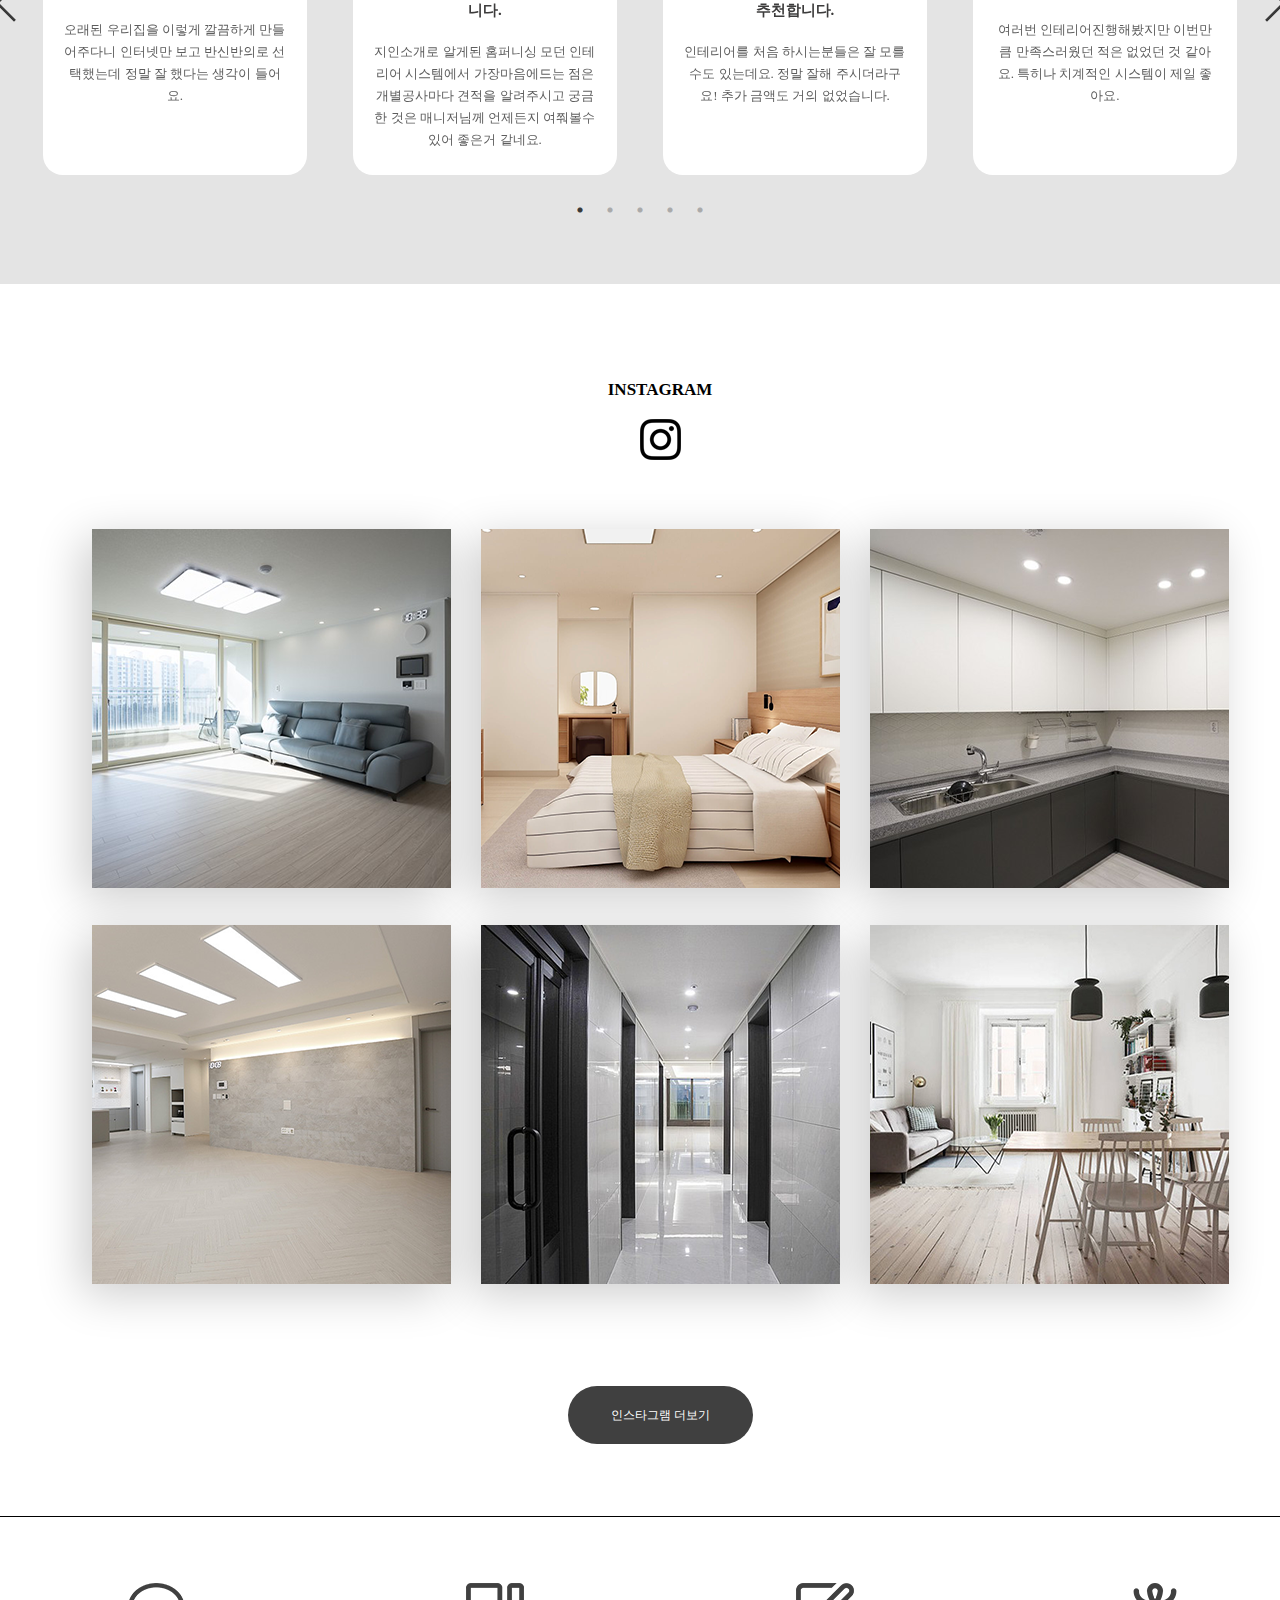
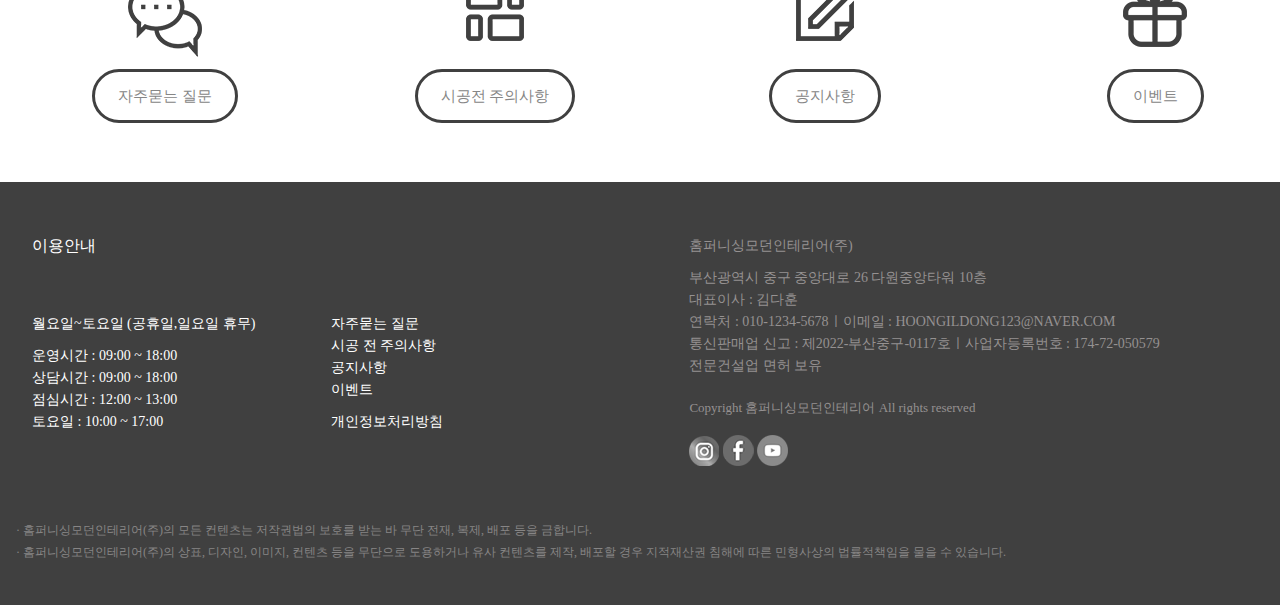
==== commit b7813aea: "Add files via upload" ====
--- a/index.html
+++ b/index.html
@@ -18,9 +18,9 @@
 
 <body>
   <div id="header">
-    <a href="#"><img src="images/homelogo.png" alt="로고" class="header_logo"></a>
+    <a href="index.html"><img src="images/homelogo.png" alt="로고" class="header_logo"></a>
     <ul class="gnb">
-      <li><a href="#">시공사례/견적</a>
+      <li><a href="sub/sigong.html">시공사례/견적</a>
         <div class="sub">
           <!--배경-->
           <div>
@@ -83,6 +83,21 @@
           </div>
         </div>
         <!--배경-->
+        
+      </li>
+      <li><a href="#">Q/A</a>
+         <div class="sub">
+         
+          <div>
+            <ul>
+
+              <li><a href="#">자주묻는 질문Q/A</a></li>
+
+            </ul>
+          </div>
+        </div>
+
+        
       </li>
     </ul>
     <a href="#">
@@ -111,9 +126,9 @@
     <!-- Swiper -->
     <div class="swiper mySwiper">
       <div class="swiper-wrapper">
-        <div class="swiper-slide"><img src="images/maineventlogo.png" alt="메인이벤트사진" class="section1_main"></div>
-        <div class="swiper-slide"><img src="images/maineventlogo.png" alt="메인이벤트사진" class="section1_main"></div>
-        <div class="swiper-slide"><img src="images/maineventlogo.png" alt="메인이벤트사진" class="section1_main"></div>
+        <div class="swiper-slide"><img src="images/event1.png" alt="메인이벤트사진" class="section1_main"></div>
+        <div class="swiper-slide"><img src="images/event2.png" alt="메인이벤트사진" class="section1_main"></div>
+        <div class="swiper-slide"><img src="images/event3.png" alt="메인이벤트사진" class="section1_main"></div>
       </div>
       <div class="swiper-button-next"></div>
       <div class="swiper-button-prev"></div>
--- a/css/style.css
+++ b/css/style.css
@@ -20,7 +20,7 @@
 }
 
 #header {
-  height: 72px;
+  height: 80px;
   width: 1320px;
   margin: auto;
 }
@@ -37,7 +37,7 @@
 
 .gnb li {
   float: left;
-  padding-top: 30px;
+  padding-top: 36px;
   padding-left: 48px;
 }
 
@@ -45,7 +45,8 @@
   font-size: 16px;
   font-weight: bold;
   color: #333333;
-
+  padding-bottom: 21px;
+  
 }
 
 .gnb li a:hover {
@@ -64,13 +65,13 @@
 }
 
 .sub {
-  background-color: #000000;
+  background-color: #4e4e4e;
   position: absolute;
   width: 100%;
-
+  margin-top: 19px;
   left: 0;
   display: none;
-
+  z-index: 99;
 
 }
 
@@ -149,7 +150,7 @@
   font-size: 60px;
   font-weight: bold;
   color: #ffffff;
-  text-shadow: 4px 4px 5px #333333;
+  text-shadow: 4px 4px 5px rgba(0,0,0,0.2);
 }
 
 .banner_2 {
@@ -285,7 +286,6 @@
   width: 1320px;
   margin: auto;
   padding-top: 100px;
-  overflow: hidden;
 }
 
 .section3_1 {
@@ -296,7 +296,7 @@
 }
 
 .black3 {
-  height: 300px;
+  height: 290px;
   margin-left: 11px;
 }
 
@@ -343,6 +343,7 @@
   padding: 30px;
   box-sizing: border-box;
   height: 162px;
+
 }
 
 .black4_1_1 {
@@ -471,7 +472,7 @@
   background-color: #f28a51;
   display: inline-block;
   padding: 10px 20px;
-  border-radius: 17.5px;
+  border-radius: 40px;
 }
 
 .section4_2 {
@@ -508,7 +509,7 @@
   background-color: #4d570e;
   display: inline-block;
   padding: 10px 20px;
-  border-radius: 17.5px;
+  border-radius: 40px;
 }
 
 .section4_0 {
@@ -523,7 +524,7 @@
   background-color: #e4e4e4;
   height: 491px;
   padding-top: 63px;
-  box-sizing: border-box;
+
 }
 
 .section5_1 {
@@ -648,7 +649,7 @@
 }
 
 .section6 li img {
-  box-shadow: -10px 10px 43px #000000;
+  box-shadow: -10px 10px 43px rgba(0,0,0,0.2);
 }
 
 
@@ -656,7 +657,7 @@
   clear: both;
   background-color: #404040;
   display: inline-block;
-  border-radius: 27px;
+  border-radius: 40px;
   padding: 18px 43px;
   color: #ffffff;
   margin-top: 65px;
@@ -701,7 +702,7 @@
   font-size: 15px;
   border: solid #404040 3px;
   display: inline-block;
-  border-radius: 18.5px;
+  border-radius: 40px;
   padding: 13px 23px;
   box-sizing: border-box;
   margin-top: 86px;
